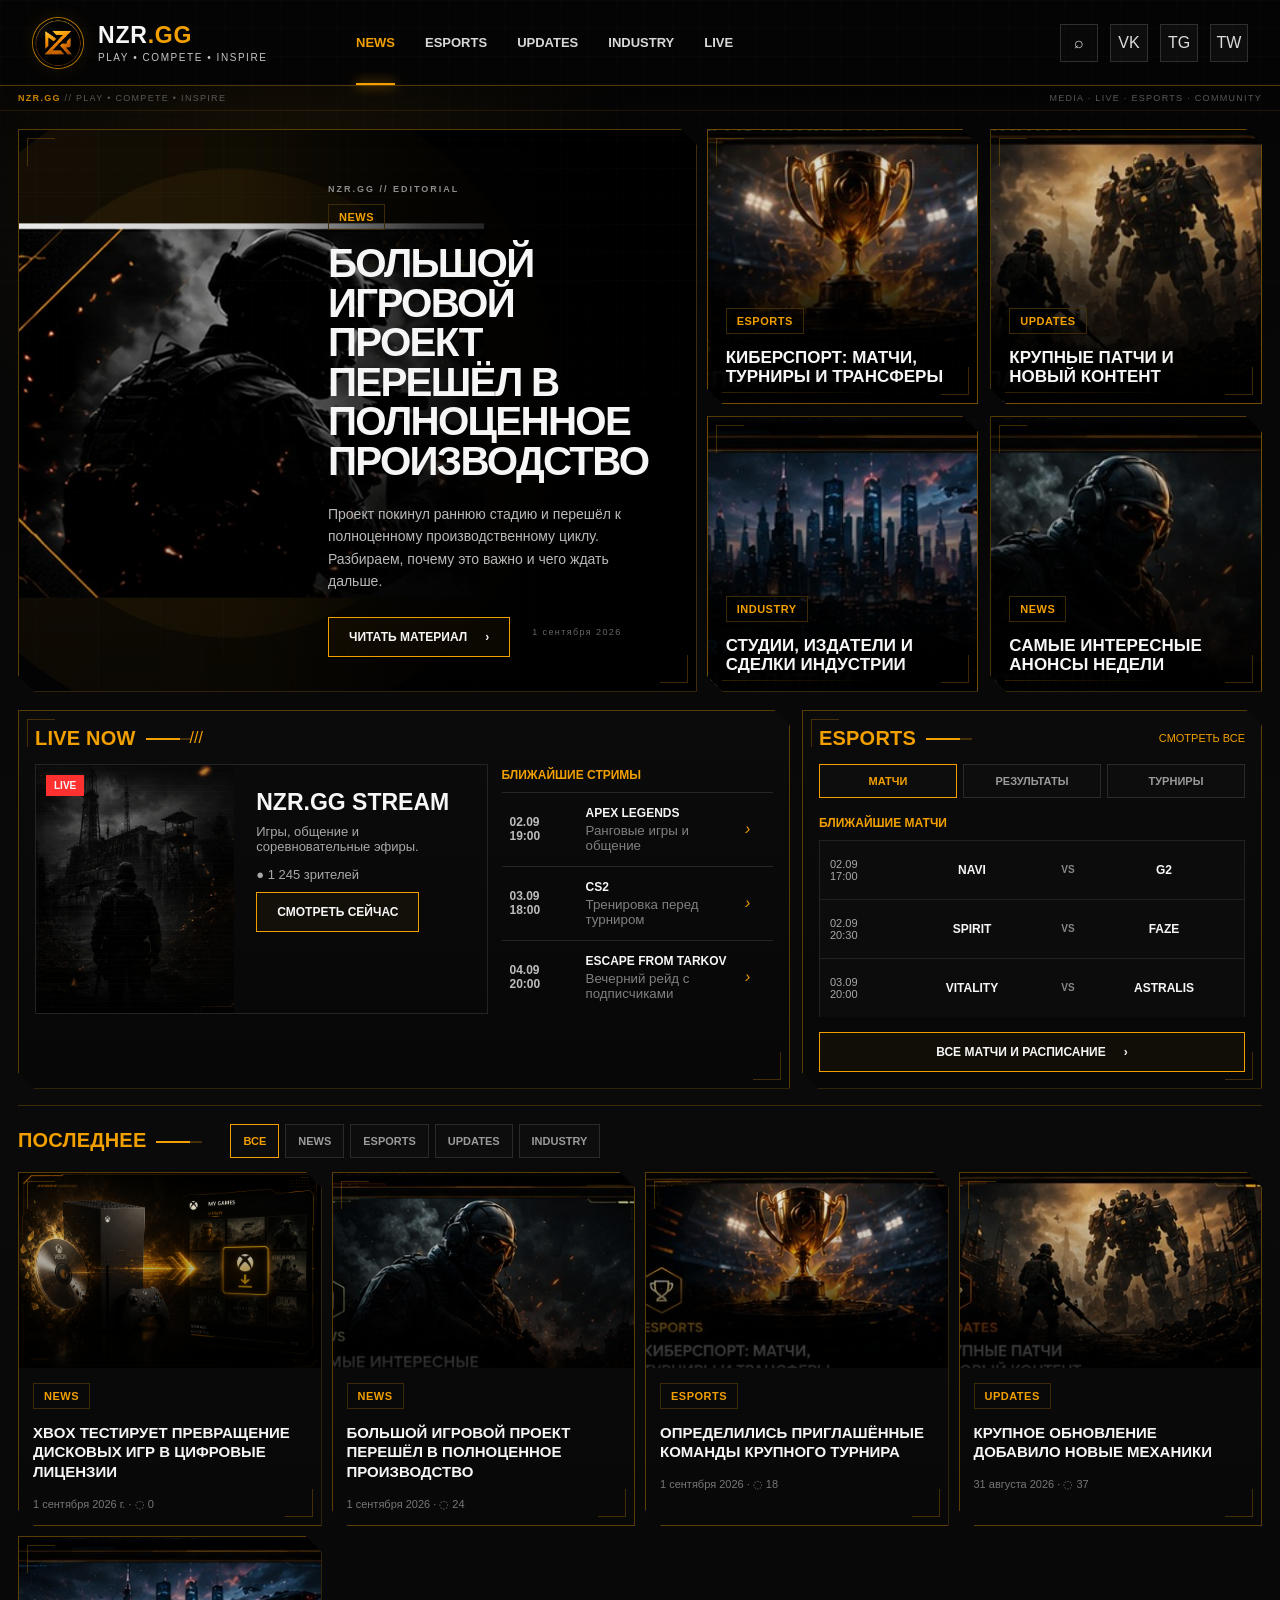
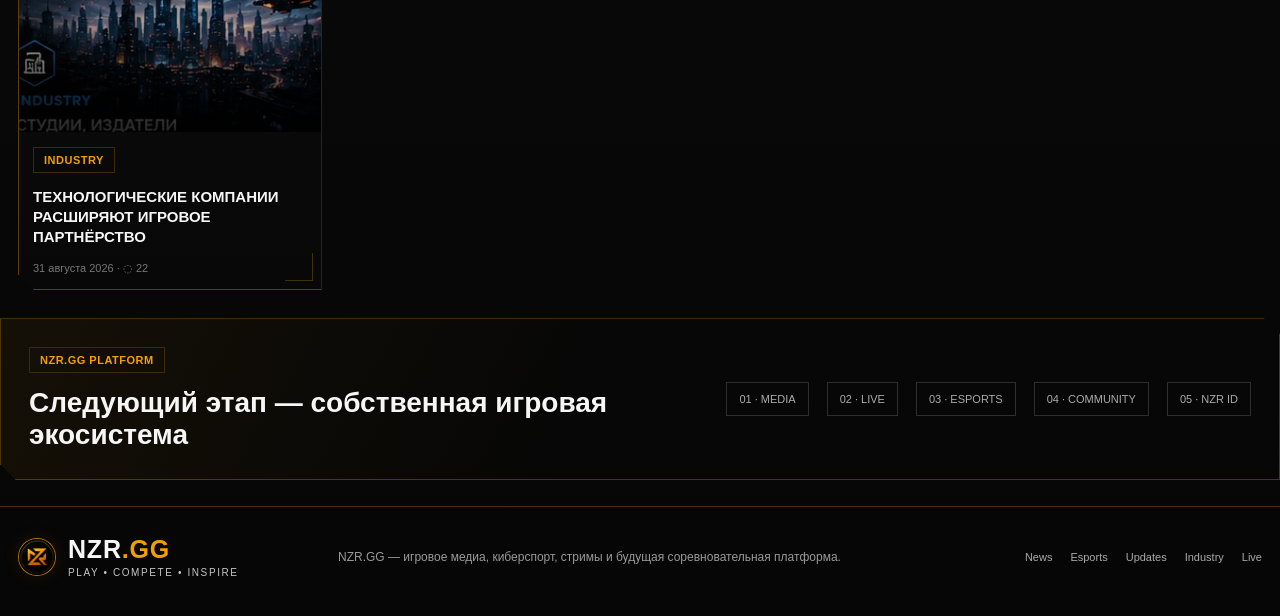
==== index.html @ 124fdd37 "nzr-gg-site-v1.0" ====
<!doctype html>
<html lang="ru">
<head>
  <meta charset="utf-8" />
  <meta name="viewport" content="width=device-width,initial-scale=1" />
  <meta name="theme-color" content="#090909" />
  <title>NZR.GG — Play • Compete • Inspire</title>
  <meta name="description" content="NZR.GG — новости игр, киберспорт, обновления, индустрия и стримы." />
  <link rel="stylesheet" href="styles.css?v=100" />
</head>
<body data-base="." data-boot="app.js">
  <div class="noise"></div>

  <header class="site-header">
    <a class="brand" href="#top" aria-label="NZR.GG">
      <div class="brand-mark brand-mark-img"><img src="assets/nzr-logo-official.jpg" alt="NZR"></div><div class="brand-copy">
        <strong class="wordmark">NZR<span>.GG</span></strong>
        <small>PLAY • COMPETE • INSPIRE</small>
      </div>
    </a>

    <button class="menu-btn" id="menuBtn" aria-label="Открыть меню">☰</button>

    <nav class="main-nav" id="mainNav">
      <a class="active" href="news/">NEWS</a>
      <a href="esports/">ESPORTS</a>
      <a href="updates/">UPDATES</a>
      <a href="industry/">INDUSTRY</a>
      <a href="#live">LIVE</a>
    </nav>

    <div class="header-actions">
      <button class="icon-btn" id="searchBtn" aria-label="Поиск">⌕</button>
      <a class="social" href="#" aria-label="VK">VK</a>
      <a class="social" href="#" aria-label="Telegram">TG</a>
      <a class="social" href="#" aria-label="Twitch">TW</a>
    </div>
  </header>

  <div class="status-strip">
      <span><b>NZR.GG</b> // PLAY • COMPETE • INSPIRE</span>
      <span>MEDIA · LIVE · ESPORTS · COMMUNITY</span>
    </div>
  <main id="top">
    <section class="hero shell">
      <article class="hero-main">
        <div class="hero-art hero-art-main"></div>
        <div class="hero-overlay"></div>
        <div class="hero-content">
          <span class="eyebrow">NZR.GG // EDITORIAL</span><span class="kicker" id="heroCategory">NEWS</span>
          <h1 id="heroTitle">Главные события игрового мира</h1>
          <p id="heroExcerpt">Отборные материалы NZR.GG без информационного шума.</p>
          <div class="hero-actions"><a class="btn primary" id="heroLink" href="news/">Читать материал <span>›</span></a><span class="hero-note" id="heroMeta"></span></div>
        </div>
      </article>

      <div class="hero-grid">
        <a class="story-card accent-card" href="esports/">
          <div class="story-art story-art-esports"></div>
          <div class="story-shade"></div>
          <div class="story-copy">
            <span class="kicker">ESPORTS</span>
            <h3>Киберспорт: матчи, турниры и трансферы</h3>
          </div>
        </a>

        <a class="story-card" href="updates/">
          <div class="story-art story-art-update"></div>
          <div class="story-shade"></div>
          <div class="story-copy">
            <span class="kicker">UPDATES</span>
            <h3>Крупные патчи и новый контент</h3>
          </div>
        </a>

        <a class="story-card" href="industry/">
          <div class="story-art story-art-industry"></div>
          <div class="story-shade"></div>
          <div class="story-copy">
            <span class="kicker">INDUSTRY</span>
            <h3>Студии, издатели и сделки индустрии</h3>
          </div>
        </a>

        <a class="story-card" href="news/">
          <div class="story-art story-art-rpg"></div>
          <div class="story-shade"></div>
          <div class="story-copy">
            <span class="kicker">NEWS</span>
            <h3>Самые интересные анонсы недели</h3>
          </div>
        </a>
      </div>
    </section>

    <section class="dashboard shell">
      <div class="panel live-panel" id="live">
        <div class="section-head">
          <h2>LIVE NOW</h2>
          <span class="slash">///</span>
        </div>

        <div class="live-grid">
          <article class="stream-card">
            <div class="stream-preview">
              <span class="live-badge">LIVE</span>
              <div class="stream-glow"></div><div class="stream-scan"></div>
            </div>
            <div class="stream-copy">
              <h3>NZR.GG STREAM</h3>
              <p>Игры, общение и соревновательные эфиры.</p>
              <div class="stream-meta">● 1 245 зрителей</div>
              <a class="btn" href="#">Смотреть сейчас</a>
            </div>
          </article>

          <div class="schedule">
            <h3>БЛИЖАЙШИЕ СТРИМЫ</h3>
            <div class="schedule-row"><b>02.09<br>19:00</b><span><strong>APEX LEGENDS</strong><small>Ранговые игры и общение</small></span><i>›</i></div>
            <div class="schedule-row"><b>03.09<br>18:00</b><span><strong>CS2</strong><small>Тренировка перед турниром</small></span><i>›</i></div>
            <div class="schedule-row"><b>04.09<br>20:00</b><span><strong>ESCAPE FROM TARKOV</strong><small>Вечерний рейд с подписчиками</small></span><i>›</i></div>
          </div>
        </div>
      </div>

      <aside class="panel esports-panel" id="esports">
        <div class="section-head">
          <h2>ESPORTS</h2>
          <a href="esports/">СМОТРЕТЬ ВСЕ</a>
        </div>

        <div class="tabs">
          <button class="tab active">МАТЧИ</button>
          <button class="tab">РЕЗУЛЬТАТЫ</button>
          <button class="tab">ТУРНИРЫ</button>
        </div>

        <h4>БЛИЖАЙШИЕ МАТЧИ</h4>

        <div class="match">
          <time>02.09<br>17:00</time>
          <span class="team">NAVI</span>
          <b>VS</b>
          <span class="team">G2</span>
        </div>
        <div class="match">
          <time>02.09<br>20:30</time>
          <span class="team">SPIRIT</span>
          <b>VS</b>
          <span class="team">FAZE</span>
        </div>
        <div class="match">
          <time>03.09<br>20:00</time>
          <span class="team">VITALITY</span>
          <b>VS</b>
          <span class="team">ASTRALIS</span>
        </div>

        <a class="btn full" href="esports/">Все матчи и расписание <span>›</span></a>
      </aside>
    </section>

    <section class="latest shell" id="news">
      <div class="section-head latest-head">
        <h2>ПОСЛЕДНЕЕ</h2>
        <div class="filters" role="tablist">
          <button class="filter active" data-filter="all">ВСЕ</button>
          <button class="filter" data-filter="news">NEWS</button>
          <button class="filter" data-filter="esports">ESPORTS</button>
          <button class="filter" data-filter="updates">UPDATES</button>
          <button class="filter" data-filter="industry">INDUSTRY</button>
        </div>
      </div>

      <div class="news-grid" id="latestGrid"></div>
    </section>

    <section class="roadmap shell" id="platform">
      <div>
        <span class="kicker">NZR.GG PLATFORM</span>
        <h2>Следующий этап — собственная игровая экосистема</h2>
      </div>
      <div class="roadmap-items">
        <span>01 · MEDIA</span>
        <span>02 · LIVE</span>
        <span>03 · ESPORTS</span>
        <span>04 · COMMUNITY</span>
        <span>05 · NZR ID</span>
      </div>
    </section>
  </main>

  <footer class="site-footer shell">
    <div class="footer-brand">
      <div class="brand-mark small brand-mark-img"><img src="assets/nzr-logo-official.jpg" alt="NZR"></div>
      <div>
        <strong>NZR<span>.GG</span></strong>
        <small>PLAY • COMPETE • INSPIRE</small>
      </div>
    </div>
    <p>NZR.GG — игровое медиа, киберспорт, стримы и будущая соревновательная платформа.</p>
    <div class="footer-links">
      <a href="news/">News</a>
      <a href="esports/">Esports</a>
      <a href="updates/">Updates</a>
      <a href="industry/">Industry</a>
      <a href="#live">Live</a>
    </div>
  </footer>

  <div class="search-modal" id="searchModal" aria-hidden="true">
    <div class="search-box">
      <button class="close-search" id="closeSearch">×</button>
      <span class="kicker">SEARCH</span>
      <h2>Поиск по NZR.GG</h2>
      <input type="search" placeholder="Игра, команда, турнир..." autofocus />
      <p>Поиск будет подключён к контентной базе на следующем этапе.</p>
    </div>
  </div>

<script src="boot.js?v=100"></script>
</body>
</html>
---- styles.css ----
*{box-sizing:border-box}
:root{
  --bg:#070707;
  --bg2:#0d0d0d;
  --panel:#0a0a0a;
  --line:#3c2a06;
  --gold:#f2a000;
  --gold2:#ffb31a;
  --text:#f6f6f6;
  --muted:#9b9b9b;
  --danger:#ff3030;
}
html{scroll-behavior:smooth}
body{
  margin:0;
  background:
    radial-gradient(circle at 22% 8%,rgba(242,160,0,.08),transparent 22rem),
    linear-gradient(180deg,#050505,#0a0a0a 50%,#060606);
  color:var(--text);
  font-family:Inter,Segoe UI,Arial,sans-serif;
  min-height:100vh;
}
body:before{
  content:"";
  position:fixed;inset:0;pointer-events:none;z-index:999;
  background-image:linear-gradient(rgba(255,255,255,.014) 1px,transparent 1px),linear-gradient(90deg,rgba(255,255,255,.012) 1px,transparent 1px);
  background-size:28px 28px;
  mask-image:linear-gradient(to bottom,black,transparent 88%);
}
a{color:inherit;text-decoration:none}
button,input{font:inherit}
.shell{max-width:1500px;margin:0 auto}
.site-header{
  height:86px;
  padding:0 32px;
  border-bottom:1px solid rgba(242,160,0,.22);
  display:flex;align-items:center;gap:34px;
  position:sticky;top:0;z-index:30;
  backdrop-filter:blur(16px);
  background:rgba(5,5,5,.88);
}
.brand{display:flex;align-items:center;gap:14px;min-width:290px}
.brand-mark{
  width:58px;height:58px;border:2px solid var(--gold);
  border-radius:50%;display:grid;place-items:center;
  font-weight:1000;font-style:italic;letter-spacing:-2px;color:var(--gold);
  box-shadow:0 0 30px rgba(242,160,0,.12),inset 0 0 20px rgba(242,160,0,.05);
}
.brand-copy{display:flex;flex-direction:column}
.brand-copy strong,.footer-brand strong{font-size:25px;letter-spacing:.8px}
.brand-copy strong span,.footer-brand strong span{color:var(--gold)}
.brand-copy small,.footer-brand small{font-size:10px;color:#c4c4c4;letter-spacing:1.6px;margin-top:3px}
.main-nav{display:flex;align-items:center;gap:30px;height:100%;font-weight:750;font-size:13px}
.main-nav a{height:100%;display:flex;align-items:center;position:relative;color:#d8d8d8}
.main-nav a:hover,.main-nav a.active{color:var(--gold)}
.main-nav a.active:after{content:"";position:absolute;bottom:0;left:0;right:0;height:2px;background:var(--gold);box-shadow:0 0 12px var(--gold)}
.main-nav em{font-style:normal;font-size:8px;border:1px solid var(--line);color:#9a8a6a;padding:2px 4px;margin-left:5px}
.header-actions{margin-left:auto;display:flex;align-items:center;gap:12px}
.icon-btn,.social,.menu-btn{
  background:#0d0d0d;border:1px solid #2f2f2f;color:#ddd;
  min-width:38px;height:38px;display:grid;place-items:center;
}
.icon-btn:hover,.social:hover{border-color:var(--gold);color:var(--gold)}
.menu-btn{display:none}
.hero{
  padding:18px;
  display:grid;grid-template-columns:1.1fr .9fr;gap:10px;
}
.hero-main,.story-card,.news-card,.panel{border:1px solid rgba(242,160,0,.35);background:#090909;position:relative;overflow:hidden}
.hero-main{min-height:470px}
.hero-art,.story-art,.thumb,.stream-preview{position:absolute;inset:0;background-size:cover;background-position:center}
.hero-art-main{
  background:
    radial-gradient(circle at 17% 40%,rgba(242,160,0,.30),transparent 18%),
    linear-gradient(110deg,#151515 10%,#090909 52%,rgba(242,160,0,.18)),
    repeating-linear-gradient(90deg,transparent 0 52px,rgba(242,160,0,.05) 53px 54px);
}
.hero-art-main:before{
  content:"";
  position:absolute;left:9%;top:14%;width:240px;height:300px;
  background:linear-gradient(150deg,#292929,#0d0d0d);
  clip-path:polygon(42% 0,65% 7%,80% 25%,75% 48%,95% 100%,0 100%,17% 52%,14% 25%);
  border:1px solid rgba(242,160,0,.15);
  filter:drop-shadow(0 0 28px rgba(242,160,0,.16));
}
.hero-overlay,.story-shade{
  position:absolute;inset:0;background:linear-gradient(90deg,rgba(3,3,3,.15),rgba(3,3,3,.72) 52%,rgba(3,3,3,.94));
}
.hero-content{position:relative;z-index:2;margin-left:34%;padding:78px 46px 40px 20px;max-width:670px}
.kicker{
  display:inline-flex;padding:6px 10px;border:1px solid var(--line);color:var(--gold);
  font-size:11px;font-weight:850;letter-spacing:.5px;margin-bottom:14px;
}
h1,h2,h3,h4,p{margin-top:0}
h1{font-size:clamp(35px,4.1vw,68px);line-height:.98;letter-spacing:-2.3px;text-transform:uppercase;margin-bottom:22px}
.hero-content p{color:#bcbcbc;line-height:1.65;max-width:580px}
.btn{
  display:inline-flex;align-items:center;justify-content:center;gap:18px;
  border:1px solid var(--gold);padding:12px 20px;margin-top:10px;
  background:rgba(242,160,0,.04);font-weight:800;font-size:12px;text-transform:uppercase;
}
.btn:hover{background:var(--gold);color:#090909}
.hero-grid{display:grid;grid-template-columns:1fr 1fr;gap:10px}
.story-card{min-height:230px}
.story-art{background:linear-gradient(135deg,#202020,#090909)}
.story-art-esports{background:radial-gradient(circle at 50% 28%,rgba(242,160,0,.45),transparent 22%),linear-gradient(140deg,#242424,#090909)}
.story-art-update{background:radial-gradient(circle at 67% 35%,rgba(255,63,0,.36),transparent 20%),linear-gradient(135deg,#25120c,#090909)}
.story-art-industry{background:radial-gradient(circle at 60% 45%,rgba(26,80,170,.38),transparent 24%),linear-gradient(135deg,#0c1524,#090909)}
.story-art-rpg{background:radial-gradient(circle at 70% 35%,rgba(160,170,140,.22),transparent 22%),linear-gradient(135deg,#171a12,#090909)}
.story-shade{background:linear-gradient(0deg,rgba(0,0,0,.96),rgba(0,0,0,.1) 70%)}
.story-copy{position:absolute;left:18px;right:18px;bottom:17px;z-index:2}
.story-copy h3{font-size:17px;line-height:1.2;text-transform:uppercase;margin:0}
.dashboard{padding:0 18px 16px;display:grid;grid-template-columns:1fr 460px;gap:10px}
.panel{padding:16px}
.section-head{display:flex;align-items:center;gap:10px;margin-bottom:16px}
.section-head h2{font-size:20px;color:var(--gold);letter-spacing:.5px;margin:0}
.section-head a{margin-left:auto;color:var(--gold);font-size:11px}
.slash{color:var(--gold)}
.live-grid{display:grid;grid-template-columns:1.25fr .75fr;gap:14px}
.stream-card{border:1px solid #242424;display:grid;grid-template-columns:44% 56%;min-height:220px}
.stream-preview{position:relative;background:radial-gradient(circle at 70% 50%,rgba(255,84,0,.42),transparent 18%),linear-gradient(135deg,#161616,#090909)}
.stream-glow{position:absolute;width:110px;height:170px;left:42%;top:14%;background:linear-gradient(#232323,#111);clip-path:polygon(40% 0,70% 12%,78% 45%,95% 100%,0 100%,15% 45%,20% 15%)}
.live-badge{position:absolute;z-index:2;left:10px;top:10px;background:var(--danger);padding:5px 8px;font-weight:900;font-size:10px}
.stream-copy{padding:26px}
.stream-copy h3{font-size:25px;margin-bottom:6px}
.stream-copy p,.stream-meta{color:#a7a7a7;font-size:13px}
.schedule h3,.esports-panel h4{font-size:12px;color:var(--gold);margin:4px 0 10px}
.schedule-row{display:grid;grid-template-columns:76px 1fr 20px;align-items:center;border-top:1px solid #262626;padding:13px 8px}
.schedule-row b{font-size:12px;font-weight:650;color:#bcbcbc}
.schedule-row span{display:flex;flex-direction:column}
.schedule-row strong{font-size:12px}
.schedule-row small{color:#7f7f7f;margin-top:3px}
.schedule-row i{color:var(--gold)}
.tabs{display:grid;grid-template-columns:repeat(3,1fr);gap:6px;margin-bottom:18px}
.tab,.filter{
  border:1px solid #2a2a2a;background:#0d0d0d;color:#9b9b9b;padding:10px 12px;
  font-weight:750;font-size:11px;
}
.tab.active,.filter.active,.tab:hover,.filter:hover{border-color:var(--gold);color:var(--gold)}
.match{display:grid;grid-template-columns:64px 1fr 36px 1fr;align-items:center;gap:8px;padding:17px 10px;border:1px solid #222;border-bottom:0;background:#0c0c0c}
.match time{font-size:11px;color:#a8a8a8}
.team{font-weight:900;text-align:center;font-size:12px}
.match b{color:#888;text-align:center;font-size:10px}
.btn.full{width:100%;margin-top:15px}
.latest{padding:0 18px 22px}
.latest-head{border-top:1px solid rgba(242,160,0,.22);padding-top:18px}
.filters{display:flex;gap:6px;margin-left:30px}
.news-grid{display:grid;grid-template-columns:repeat(4,1fr);gap:10px}
.news-card{min-height:340px;padding:210px 14px 14px;transition:.2s}
.news-card:hover{transform:translateY(-3px);border-color:var(--gold)}
.thumb{height:195px;bottom:auto;background:linear-gradient(135deg,#171717,#090909)}
.thumb-1{background:radial-gradient(circle at 60% 40%,rgba(76,98,134,.28),transparent 30%),linear-gradient(135deg,#10131a,#070707)}
.thumb-2{background:radial-gradient(circle at 50% 45%,rgba(42,66,220,.30),transparent 28%),linear-gradient(135deg,#0d1024,#070707)}
.thumb-3{background:radial-gradient(circle at 57% 44%,rgba(176,118,35,.30),transparent 28%),linear-gradient(135deg,#1b140b,#070707)}
.thumb-4{background:radial-gradient(circle at 52% 42%,rgba(100,120,140,.22),transparent 28%),linear-gradient(135deg,#11161b,#070707)}
.news-card h3{font-size:15px;line-height:1.32;text-transform:uppercase}
.meta{color:#777;font-size:11px;margin-top:16px}
.roadmap{
  margin-top:6px;margin-bottom:26px;padding:28px;
  border:1px solid rgba(242,160,0,.3);
  display:flex;align-items:center;gap:40px;
  background:linear-gradient(110deg,rgba(242,160,0,.06),transparent 45%);
}
.roadmap h2{font-size:28px;max-width:620px;margin-bottom:0}
.roadmap-items{margin-left:auto;display:flex;gap:18px;flex-wrap:wrap;justify-content:flex-end}
.roadmap-items span{border:1px solid #2d2d2d;padding:10px 12px;font-size:11px;color:#aaa}
.site-footer{
  border-top:1px solid rgba(242,160,0,.28);
  padding:28px 18px 38px;display:grid;grid-template-columns:280px 1fr auto;gap:40px;align-items:center;
}
.footer-brand{display:flex;gap:12px;align-items:center}
.brand-mark.small{width:50px;height:50px;font-size:12px}
.footer-brand>div:last-child{display:flex;flex-direction:column}
.site-footer p{margin:0;color:#999;font-size:12px}
.footer-links{display:flex;gap:18px;font-size:11px;color:#aaa}
.search-modal{position:fixed;inset:0;background:rgba(0,0,0,.83);z-index:100;display:none;place-items:center;padding:20px}
.search-modal.open{display:grid}
.search-box{width:min(680px,100%);background:#0a0a0a;border:1px solid var(--gold);padding:34px;position:relative}
.search-box input{width:100%;padding:15px;background:#080808;border:1px solid #333;color:white;margin:8px 0 12px;outline:none}
.search-box input:focus{border-color:var(--gold)}
.search-box p{color:#888;font-size:12px}
.close-search{position:absolute;right:12px;top:8px;border:0;background:none;color:white;font-size:28px;cursor:pointer}
.hidden-card{display:none}
@media(max-width:1180px){
  .main-nav{display:none;position:absolute;top:86px;left:0;right:0;height:auto;background:#080808;border-bottom:1px solid var(--line);padding:16px 28px;flex-wrap:wrap}
  .main-nav.open{display:flex}
  .main-nav a{height:auto;padding:9px 0}
  .main-nav a.active:after{display:none}
  .menu-btn{display:grid}
  .brand{min-width:auto}
  .dashboard{grid-template-columns:1fr}
}
@media(max-width:900px){
  .site-header{padding:0 16px;gap:14px}
  .brand-copy small{display:none}
  .header-actions .social{display:none}
  .hero{grid-template-columns:1fr}
  .hero-main{min-height:440px}
  .hero-content{margin-left:0;padding:140px 24px 30px;background:linear-gradient(0deg,rgba(0,0,0,.98),rgba(0,0,0,.18))}
  .hero-art-main:before{left:55%;opacity:.7}
  .news-grid{grid-template-columns:1fr 1fr}
  .site-footer{grid-template-columns:1fr}
}
@media(max-width:640px){
  .brand-mark{width:46px;height:46px;font-size:12px}
  .brand-copy strong{font-size:20px}
  .hero,.dashboard,.latest{padding-left:10px;padding-right:10px}
  .hero-grid{grid-template-columns:1fr}
  .story-card{min-height:185px}
  .hero-main{min-height:510px}
  .live-grid{grid-template-columns:1fr}
  .stream-card{grid-template-columns:1fr;min-height:420px}
  .stream-preview{position:relative;height:220px}
  .filters{width:100%;margin:12px 0 0;overflow:auto}
  .latest-head{display:block}
  .news-grid{grid-template-columns:1fr}
  .news-card{min-height:320px}
  .roadmap{margin:0 10px 20px;display:block}
  .roadmap-items{margin-top:18px;justify-content:flex-start}
  .site-footer{padding-left:14px;padding-right:14px}
}


/* v0.2 visual upgrade */
body{overflow-x:hidden}
.status-strip{
  max-width:1500px;margin:0 auto;padding:7px 18px;
  display:flex;justify-content:space-between;gap:20px;
  color:#6f6f6f;font-size:9px;letter-spacing:1.3px;
  border-bottom:1px solid rgba(242,160,0,.12)
}
.status-strip b{color:var(--gold)}
.wordmark{letter-spacing:.2px}
.eyebrow{
  display:block;color:#777;font-size:9px;letter-spacing:2px;
  margin-bottom:10px;font-weight:800
}
.hero-main,.story-card,.panel,.news-card,.roadmap{
  clip-path:polygon(0 0,calc(100% - 16px) 0,100% 16px,100% 100%,16px 100%,0 calc(100% - 16px))
}
.hero-main:before,.story-card:before,.panel:before,.news-card:before,.roadmap:before{
  content:"";position:absolute;inset:0;pointer-events:none;z-index:5;
  background:
    linear-gradient(var(--gold),var(--gold)) left 8px top 8px/28px 1px no-repeat,
    linear-gradient(var(--gold),var(--gold)) left 8px top 8px/1px 28px no-repeat,
    linear-gradient(var(--gold),var(--gold)) right 8px bottom 8px/28px 1px no-repeat,
    linear-gradient(var(--gold),var(--gold)) right 8px bottom 8px/1px 28px no-repeat;
  opacity:.25
}
.hero-art-main{
  background:#070707;
  overflow:hidden;
}
.hero-visual{
  position:absolute;inset:-4%;
  background-image:
    linear-gradient(90deg,rgba(0,0,0,.08) 0%,rgba(0,0,0,.18) 35%,rgba(0,0,0,.82) 68%,rgba(0,0,0,.94) 100%),
    url("assets/nzr-concept.png");
  background-size:cover;
  background-position:4% 28%;
  filter:saturate(.72) contrast(1.12) brightness(.72);
  transform:scale(1.03);
}
.hero-art-main:before{display:none}
.hero-overlay{
  background:
    linear-gradient(90deg,rgba(0,0,0,.05) 0%,rgba(0,0,0,.18) 34%,rgba(0,0,0,.84) 72%,rgba(0,0,0,.97)),
    linear-gradient(0deg,rgba(0,0,0,.45),transparent 45%);
}
.hero-content{margin-left:39%;padding-top:74px;max-width:720px}
.hero-content h1 em{font-style:normal;color:var(--gold)}
.hero-actions{display:flex;align-items:center;gap:22px;flex-wrap:wrap}
.hero-note{font-size:9px;color:#777;letter-spacing:1.4px}
.story-card{transition:.22s ease}
.story-card:hover{transform:translateY(-3px);border-color:var(--gold);box-shadow:0 8px 35px rgba(0,0,0,.45)}
.story-card:hover .story-art{transform:scale(1.035)}
.story-art{transition:.35s ease}
.story-art-esports{
 background:
 linear-gradient(0deg,rgba(0,0,0,.86),rgba(0,0,0,.12)),
 radial-gradient(circle at 52% 34%,rgba(242,160,0,.45),transparent 18%),
 linear-gradient(140deg,#2c2418,#070707);
}
.story-art-update{
 background:
 linear-gradient(0deg,rgba(0,0,0,.88),rgba(0,0,0,.12)),
 radial-gradient(circle at 67% 32%,rgba(238,82,20,.4),transparent 20%),
 linear-gradient(140deg,#2b130b,#070707);
}
.story-art-industry{
 background:
 linear-gradient(0deg,rgba(0,0,0,.9),rgba(0,0,0,.08)),
 radial-gradient(circle at 62% 42%,rgba(38,91,170,.4),transparent 24%),
 linear-gradient(140deg,#0b1627,#070707);
}
.story-art-rpg{
 background:
 linear-gradient(0deg,rgba(0,0,0,.92),rgba(0,0,0,.08)),
 radial-gradient(circle at 63% 32%,rgba(177,148,86,.27),transparent 24%),
 linear-gradient(140deg,#1b1a15,#070707);
}
.section-head h2{position:relative}
.section-head h2:after{
  content:"";display:inline-block;width:34px;height:2px;background:var(--gold);
  margin-left:10px;vertical-align:middle;box-shadow:12px 0 0 rgba(242,160,0,.25)
}
.stream-preview{
  background:
    linear-gradient(0deg,rgba(0,0,0,.82),rgba(0,0,0,.2)),
    radial-gradient(circle at 72% 49%,rgba(255,91,0,.55),transparent 14%),
    linear-gradient(135deg,#252525,#090909)
}
.stream-scan{
  position:absolute;inset:0;
  background:repeating-linear-gradient(0deg,transparent 0 5px,rgba(255,255,255,.018) 6px);
  mix-blend-mode:screen
}
.schedule-row,.match{transition:.18s}
.schedule-row:hover,.match:hover{background:#12100b;border-color:#3a2a08}
.news-card .thumb:after{
  content:"";position:absolute;inset:0;
  background:linear-gradient(0deg,rgba(0,0,0,.6),transparent 52%);
}
.news-card:hover .thumb{filter:brightness(1.13)}
.btn{position:relative;overflow:hidden}
.btn:after{
  content:"";position:absolute;top:0;bottom:0;left:-45px;width:25px;
  background:rgba(255,255,255,.18);transform:skewX(-24deg);transition:.35s
}
.btn:hover:after{left:110%}
.site-header{box-shadow:0 18px 40px rgba(0,0,0,.32)}
@media(max-width:900px){
 .status-strip{display:none}
 .hero-content{margin-left:0}
 .hero-visual{background-position:18% 30%;opacity:.7}
}

/* ===== NZR.GG v0.3 — CLEAN ART LAYERS ===== */
.hero-visual{display:none!important}
.hero-art-main{
  background-image:
    linear-gradient(90deg,rgba(0,0,0,.02) 0%,rgba(0,0,0,.16) 35%,rgba(0,0,0,.78) 68%,rgba(0,0,0,.96) 100%),
    url("assets/hero.jpg")!important;
  background-size:cover!important;
  background-position:center!important;
  filter:saturate(.92) contrast(1.08) brightness(.88);
}
.hero-overlay{
  background:
    linear-gradient(90deg,rgba(0,0,0,.02),rgba(0,0,0,.10) 38%,rgba(0,0,0,.80) 72%,rgba(0,0,0,.96)),
    linear-gradient(0deg,rgba(0,0,0,.38),transparent 48%)!important;
}
.hero-content{margin-left:44%;padding-top:62px;max-width:720px}
.hero-content h1{font-size:clamp(34px,3.45vw,58px);line-height:1.01}
.story-art-esports{background-image:linear-gradient(0deg,rgba(0,0,0,.92),rgba(0,0,0,.04) 72%),url("assets/esports.jpg")!important;background-size:cover!important;background-position:center!important}
.story-art-update{background-image:linear-gradient(0deg,rgba(0,0,0,.92),rgba(0,0,0,.04) 72%),url("assets/updates.jpg")!important;background-size:cover!important;background-position:center!important}
.story-art-industry{background-image:linear-gradient(0deg,rgba(0,0,0,.92),rgba(0,0,0,.04) 72%),url("assets/industry.jpg")!important;background-size:cover!important;background-position:center!important}
.story-art-rpg{background-image:linear-gradient(0deg,rgba(0,0,0,.92),rgba(0,0,0,.04) 72%),url("assets/news.jpg")!important;background-size:cover!important;background-position:center!important}
.stream-preview{
  background-image:linear-gradient(0deg,rgba(0,0,0,.45),rgba(0,0,0,.08)),url("assets/live.jpg")!important;
  background-size:cover!important;background-position:center!important;
}
.thumb-1{background-image:linear-gradient(0deg,rgba(0,0,0,.6),transparent),url("assets/news.jpg")!important;background-size:cover!important}
.thumb-2{background-image:linear-gradient(0deg,rgba(0,0,0,.6),transparent),url("assets/esports.jpg")!important;background-size:cover!important}
.thumb-3{background-image:linear-gradient(0deg,rgba(0,0,0,.6),transparent),url("assets/updates.jpg")!important;background-size:cover!important}
.thumb-4{background-image:linear-gradient(0deg,rgba(0,0,0,.6),transparent),url("assets/industry.jpg")!important;background-size:cover!important}
@media(max-width:900px){
  .hero-content{margin-left:0;padding-top:190px}
  .hero-art-main{background-position:34% center!important}
  .hero-overlay{background:linear-gradient(0deg,rgba(0,0,0,.98) 0%,rgba(0,0,0,.78) 48%,rgba(0,0,0,.08) 100%)!important}
}

/* ===== NZR.GG v0.4 — PRODUCTION VISUAL PASS ===== */
.brand-mark-img{
  overflow:hidden;padding:0;background:#050505;border-color:#d99200;
}
.brand-mark-img img{
  width:100%;height:100%;object-fit:cover;display:block;
  transform:scale(1.03);
}
.hero-main{min-height:430px}
.hero-art-main{
  background-image:url("assets/hero-clean.jpg")!important;
  background-size:cover!important;
  background-position:left center!important;
  filter:none!important;
}
.hero-overlay{
  background:
    linear-gradient(90deg,rgba(0,0,0,.04) 0%,rgba(0,0,0,.10) 34%,rgba(0,0,0,.72) 60%,rgba(0,0,0,.96) 88%),
    linear-gradient(0deg,rgba(0,0,0,.40),transparent 48%)!important;
}
.hero-content{
  margin-left:42%;
  padding:56px 48px 34px 18px;
  max-width:730px;
}
.hero-content h1{
  font-size:clamp(34px,3.15vw,54px);
  max-width:650px;
  letter-spacing:-1.7px;
}
.hero-content p{max-width:580px}
.stream-preview{
  background-image:
    linear-gradient(0deg,rgba(0,0,0,.52),rgba(0,0,0,.06)),
    url("assets/live-clean.jpg")!important;
  background-size:cover!important;
  background-position:center 42%!important;
}
.stream-glow{display:none!important}
.story-card{min-height:218px}
.hero-grid{gap:12px}
.dashboard{gap:12px}
.panel{background:linear-gradient(180deg,#0b0b0b,#070707)}
.site-header{
  background:rgba(5,5,5,.94);
  border-bottom-color:rgba(242,160,0,.32);
}
.wordmark{font-weight:900}
.news-card{background:linear-gradient(180deg,#0b0b0b,#080808)}
@media(max-width:900px){
  .hero-main{min-height:500px}
  .hero-content{
    margin-left:0;
    padding:235px 24px 28px;
    background:linear-gradient(0deg,rgba(0,0,0,.97) 0%,rgba(0,0,0,.74) 56%,rgba(0,0,0,.04) 100%);
  }
  .hero-overlay{background:linear-gradient(0deg,rgba(0,0,0,.97),rgba(0,0,0,.10) 72%)!important}
  .hero-art-main{background-position:18% center!important}
}

/* ===== NZR.GG v0.5 — BRAND & UI POLISH ===== */

/* Exact user-approved NZR emblem */
.brand-mark-img{
  width:52px;height:52px;border-radius:50%;
  border:1px solid rgba(242,160,0,.72);
  box-shadow:0 0 18px rgba(242,160,0,.10);
  background:#030303;
}
.brand-mark-img img{
  width:100%;height:100%;object-fit:cover;border-radius:50%;
  transform:none!important;
}
.brand-mark.small.brand-mark-img{width:38px;height:38px}

/* Cleaner header hierarchy */
.header-inner{min-height:76px}
.brand-copy strong{font-size:23px}
.brand-copy small{letter-spacing:1.55px}
.nav a{padding:29px 0 25px}
.icon-btn,.social-mini{
  background:rgba(255,255,255,.015);
  transition:border-color .18s ease,color .18s ease,background .18s ease;
}
.icon-btn:hover,.social-mini:hover{
  border-color:var(--gold);color:var(--gold);background:rgba(242,160,0,.05)
}

/* Make hero feel like one editorial composition rather than an image box */
.hero-main{min-height:445px}
.hero-art-main{
  background-position:8% center!important;
}
.hero-main:after{
  content:"";position:absolute;inset:0;pointer-events:none;z-index:2;
  background:
    linear-gradient(90deg,rgba(242,160,0,.12),transparent 1px) 0 0/92px 100%,
    linear-gradient(rgba(242,160,0,.06),transparent 1px) 0 0/100% 92px;
  opacity:.11;
}
.hero-content{z-index:4;margin-left:43%;padding-top:54px}
.hero-content h1{line-height:.98}
.hero-content p{font-size:14px;line-height:1.6;color:#b9b9b9}
.eyebrow{color:#8d8d8d}
.hero-note{color:#666}

/* Cards: stronger premium editorial treatment */
.story-card{
  border-color:rgba(242,160,0,.45);
  background:#070707;
}
.story-card:after{
  content:"";position:absolute;left:14px;right:14px;bottom:10px;height:1px;
  background:linear-gradient(90deg,var(--gold),transparent 65%);opacity:.20
}
.story-card h3{line-height:1.12}
.story-card:hover{box-shadow:0 12px 38px rgba(0,0,0,.55),0 0 0 1px rgba(242,160,0,.12) inset}

/* Dashboard alignment */
.dashboard{align-items:stretch}
.panel{border-color:rgba(242,160,0,.34)}
.section-head{margin-bottom:14px}
.section-head h2{letter-spacing:.2px}
.schedule-row,.match{min-height:52px}

/* Better live presentation */
.stream-card{min-height:208px}
.stream-preview{min-height:208px}
.stream-copy{padding:24px 22px}
.stream-copy h3{font-size:23px;margin-bottom:8px}

/* Remove visual noise from old logo asset if browser cached it */
.brand-mark:not(.brand-mark-img){background:none}

/* Responsive refinements */
@media(max-width:1100px){
  .nav{gap:24px}
  .hero-content{margin-left:40%}
}
@media(max-width:900px){
  .brand-mark-img{width:46px;height:46px}
  .hero-content{margin-left:0;padding:238px 24px 30px}
  .hero-content h1{font-size:clamp(34px,8vw,48px)}
}

/* ===== NZR.GG v0.6 — MEDIA STRUCTURE ===== */
.story-card,.news-card{display:block;color:inherit}
.category-hero{
  min-height:330px;margin-top:18px;border:1px solid rgba(242,160,0,.38);
  position:relative;background-size:cover;background-position:center;overflow:hidden;
  clip-path:polygon(0 0,calc(100% - 18px) 0,100% 18px,100% 100%,18px 100%,0 calc(100% - 18px));
}
.category-hero:after{
  content:"";position:absolute;inset:0;background:linear-gradient(90deg,rgba(0,0,0,.25),rgba(0,0,0,.84) 74%,rgba(0,0,0,.94))
}
.category-hero-copy{position:absolute;z-index:2;left:48px;bottom:42px;max-width:760px}
.category-hero h1{font-size:clamp(52px,7vw,90px);margin:0 0 10px;color:var(--gold)}
.category-hero p{font-size:17px;color:#bbb;margin:0}
.category-content{padding:32px 18px 48px}
.media-grid{display:grid;grid-template-columns:repeat(3,1fr);gap:14px}
.media-card{
  min-height:430px;border:1px solid rgba(242,160,0,.32);background:#090909;
  display:flex;flex-direction:column;transition:.22s;overflow:hidden;
  clip-path:polygon(0 0,calc(100% - 14px) 0,100% 14px,100% 100%,14px 100%,0 calc(100% - 14px))
}
.media-card:hover{transform:translateY(-4px);border-color:var(--gold)}
.media-card-image{height:220px;background-size:cover;background-position:center}
.media-card-body{padding:18px;display:flex;flex-direction:column;flex:1}
.media-card h2{font-size:22px;line-height:1.05;text-transform:uppercase}
.media-card p{color:#999;line-height:1.55;font-size:13px}
.media-card .meta{margin-top:auto}
.article-shell{padding:18px 18px 50px}
.article-hero{
  min-height:510px;border:1px solid rgba(242,160,0,.38);background-size:cover;background-position:center;
  position:relative;display:flex;align-items:flex-end;overflow:hidden;
  clip-path:polygon(0 0,calc(100% - 18px) 0,100% 18px,100% 100%,18px 100%,0 calc(100% - 18px))
}
.article-hero-copy{
  position:relative;z-index:2;padding:50px;max-width:980px;
  background:linear-gradient(90deg,rgba(0,0,0,.88),rgba(0,0,0,.30),transparent)
}
.article-hero h1{font-size:clamp(38px,5.2vw,72px);max-width:950px}
.article-hero p{font-size:17px;line-height:1.55;color:#c1c1c1;max-width:820px}
.article-meta{font-size:11px;color:#777;letter-spacing:.8px}
.article-layout{display:grid;grid-template-columns:minmax(0,850px) 320px;gap:48px;max-width:1230px;margin:42px auto}
.article-body{font-family:Georgia,"Times New Roman",serif;font-size:19px;line-height:1.82;color:#d7d7d7}
.article-body p{margin:0 0 26px}
.article-body blockquote{
  margin:36px 0;padding:24px 28px;border-left:3px solid var(--gold);
  background:rgba(242,160,0,.045);font-size:22px;color:#f0f0f0
}
.article-aside{border:1px solid #282828;padding:24px;height:max-content;position:sticky;top:110px;background:#090909}
.article-aside h3{font-size:24px}
.article-aside p{color:#999;line-height:1.6;font-size:13px}
.related{max-width:1230px;margin:0 auto}
.related-grid{display:grid;grid-template-columns:repeat(3,1fr);gap:12px}
.related-card{border:1px solid #282828;background:#090909;padding-bottom:16px}
.related-card:hover{border-color:var(--gold)}
.related-img{height:150px;background-size:cover;background-position:center;margin-bottom:14px}
.related-card span{color:var(--gold);font-size:10px;font-weight:900;padding:0 14px}
.related-card strong{display:block;padding:8px 14px 0;font-size:14px;line-height:1.3;text-transform:uppercase}
.search-results{margin-top:8px;display:grid;gap:6px}
.search-result{display:flex;flex-direction:column;padding:11px;border:1px solid #242424}
.search-result:hover{border-color:var(--gold)}
.search-result span{font-size:9px;color:var(--gold);font-weight:900}
.search-result strong{font-size:13px;margin-top:4px}
.search-empty{color:#777}
.site-header-inner{position:sticky}
@media(max-width:1000px){
 .media-grid{grid-template-columns:1fr 1fr}
 .article-layout{grid-template-columns:1fr}
 .article-aside{position:static}
}
@media(max-width:680px){
 .category-hero{min-height:270px}
 .category-hero-copy{left:24px;right:24px;bottom:28px}
 .category-hero h1{font-size:48px}
 .media-grid,.related-grid{grid-template-columns:1fr}
 .article-hero{min-height:560px}
 .article-hero-copy{padding:28px 22px}
 .article-hero h1{font-size:38px}
 .article-body{font-size:17px}
}

/* ===== NZR.GG v0.7 — CONTENT SYSTEM ===== */
.tag-row,.article-tags{display:flex;gap:7px;flex-wrap:wrap}
.tag-row{margin:10px 0 12px}
.tag-row span,.article-tags span{
  border:1px solid #2b2b2b;padding:5px 7px;color:#888;font:800 9px/1 Arial,sans-serif;text-transform:uppercase
}
.article-tags{margin-top:16px}
.article-tags span{border-color:rgba(242,160,0,.28);color:#c28b1a;background:rgba(242,160,0,.035)}
.copy-link{cursor:pointer;margin-bottom:8px;background:#0b0b0b;color:#fff}
.empty-state,.not-found{
  grid-column:1/-1;border:1px solid rgba(242,160,0,.28);padding:52px;min-height:260px;
  display:flex;flex-direction:column;justify-content:center;background:linear-gradient(135deg,rgba(242,160,0,.04),transparent)
}
.empty-state h2,.not-found h1{font-size:clamp(32px,5vw,62px);margin:8px 0}
.empty-state p,.not-found p{color:#8d8d8d;max-width:620px}
.not-found{margin-top:18px;min-height:560px}
.not-found .btn{width:max-content;margin-top:18px}

/* ===== NZR.GG v0.8 — ADMIN PUBLISHER ===== */
.admin-shell{padding:22px 18px 60px}
.admin-hero{
  border:1px solid rgba(242,160,0,.35);
  padding:30px;display:grid;grid-template-columns:1fr 380px;gap:34px;align-items:center;
  background:linear-gradient(120deg,rgba(242,160,0,.06),transparent 48%);
}
.admin-hero h1{font-size:clamp(34px,4vw,58px);margin:6px 0 12px}
.admin-hero>div>p{color:#aaa;line-height:1.6}
.admin-security{border-left:2px solid var(--gold);padding:12px 18px;background:#0a0a0a}
.admin-security strong{color:var(--gold)}
.admin-security p{font-size:12px!important;margin:8px 0 0!important}
.admin-grid{display:grid;grid-template-columns:minmax(0,1fr) 380px;gap:18px;margin-top:18px}
.admin-form,.admin-preview{border:1px solid rgba(242,160,0,.3);background:#080808;padding:22px}
.admin-section{padding-bottom:24px;margin-bottom:24px;border-bottom:1px solid #222}
.form-grid{display:grid;gap:12px}
.form-grid.cols-2{grid-template-columns:1fr 1fr}
.admin-form label{display:flex;flex-direction:column;gap:7px;color:#bbb;font-size:11px;font-weight:800;margin-bottom:13px}
.admin-form input,.admin-form textarea,.admin-form select{
  width:100%;background:#050505;border:1px solid #2b2b2b;color:#fff;padding:12px;outline:none
}
.admin-form input:focus,.admin-form textarea:focus,.admin-form select:focus{border-color:var(--gold)}
.admin-form small{font-size:10px;color:#666;font-weight:400}
.check-label{flex-direction:row!important;align-items:center!important}
.check-label input{width:auto}
.admin-actions{display:flex;align-items:center;gap:12px;flex-wrap:wrap}
.publish-actions{justify-content:flex-end}
.admin-status{font-size:11px;color:#777}
.admin-status.ok{color:#58b778}
.admin-status.error{color:#e45a5a}
.admin-preview{height:max-content;position:sticky;top:104px}
.preview-card{border:1px solid #242424;background:#070707;padding:14px;margin-top:10px}
.preview-image{height:210px;background-size:cover;background-position:center;margin-bottom:14px;border:1px solid #222}
.preview-card h2{font-size:22px;line-height:1.05;text-transform:uppercase}
.preview-card p{font-size:12px;color:#999;line-height:1.5}
.publish-log{margin-top:18px;border:1px solid #222;padding:14px;color:#888;font-size:12px;min-height:48px}
.publish-log.success{border-color:#315f3e;color:#8ed0a2}
.publish-log.error{border-color:#713333;color:#e58787}
.publish-log code{color:var(--gold)}
.admin-page .site-footer{margin-top:0}
@media(max-width:1000px){
  .admin-hero,.admin-grid{grid-template-columns:1fr}
  .admin-preview{position:static}
}
@media(max-width:650px){
  .form-grid.cols-2{grid-template-columns:1fr}
  .admin-hero{padding:22px}
  .admin-form,.admin-preview{padding:14px}
}
/* v1.0 CMS */
.cms-list{display:grid;gap:8px;margin-top:12px}
.cms-item{display:grid;grid-template-columns:minmax(0,1fr) auto;gap:12px;align-items:center;border:1px solid #242424;background:#0b0b0b;padding:12px 14px;cursor:pointer}
.cms-item:hover,.cms-item.active{border-color:var(--gold);background:#0e0d09}
.cms-item strong{display:block;color:#eee;font-size:13px;margin:4px 0}.cms-item small{color:#777}.cms-badges{display:flex;gap:5px;flex-wrap:wrap;margin-top:5px}.cms-badge{font-size:9px;border:1px solid #333;padding:3px 5px;color:#999}.cms-badge.live{color:#62c881;border-color:#315b3f}.cms-badge.draft{color:#e9a8a8;border-color:#663838}.cms-badge.featured{color:var(--gold);border-color:#73510d}.cms-empty{color:#777;font-size:12px}.btn.danger{border-color:#6b2b2b;color:#e66}.btn.danger:hover{background:#351313}.admin-library .section-head{align-items:center}.admin-library .section-head .btn{margin-left:auto}
.hero-main .hero-art-main{transition:background-image .2s ease}.hero-content h1{max-width:760px}.hero-note:empty{display:none}
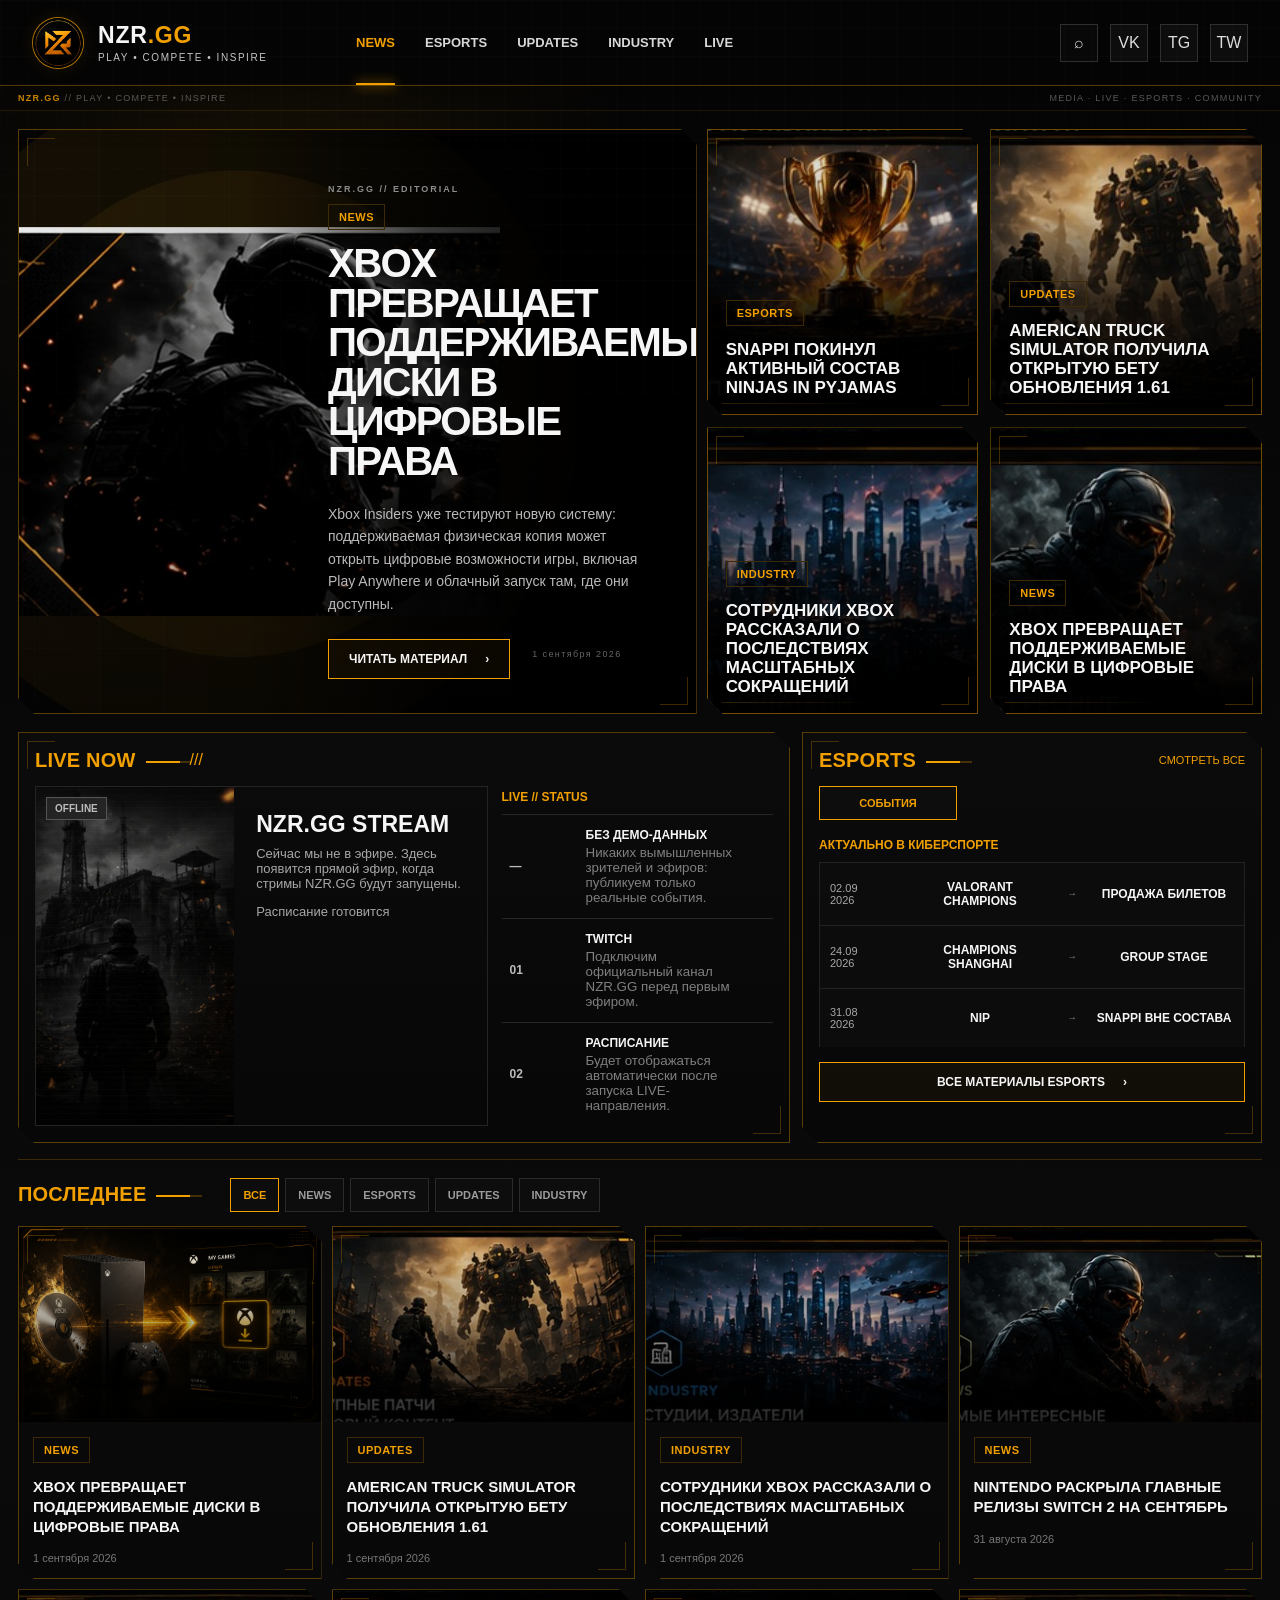
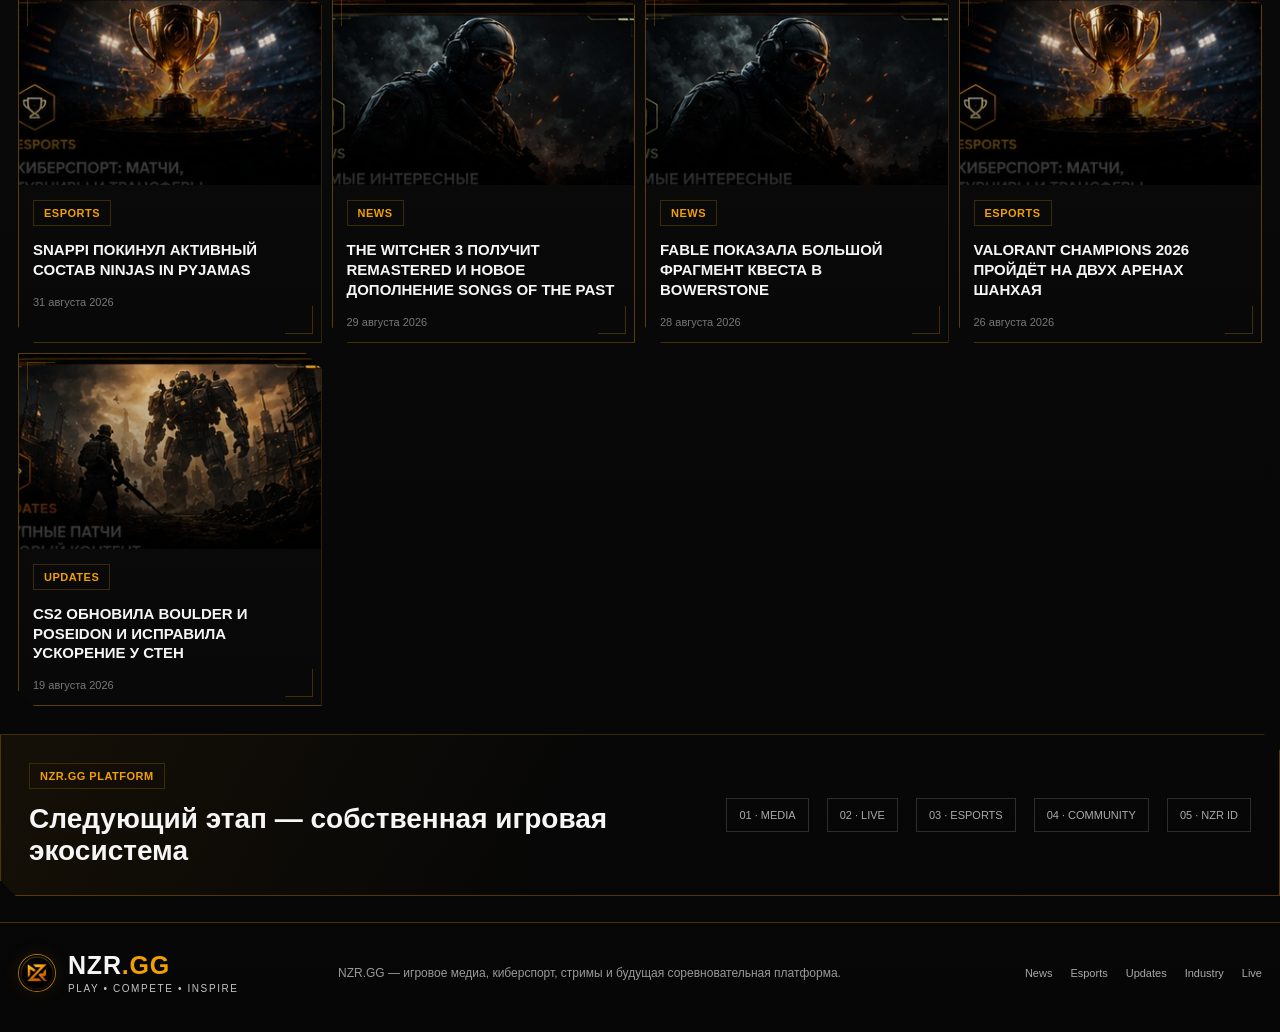
==== commit adffeedb: "NZR-GG-site-v1.1" ====
--- a/index.html
+++ b/index.html
@@ -6,7 +6,7 @@
   <meta name="theme-color" content="#090909" />
   <title>NZR.GG — Play • Compete • Inspire</title>
   <meta name="description" content="NZR.GG — новости игр, киберспорт, обновления, индустрия и стримы." />
-  <link rel="stylesheet" href="styles.css?v=100" />
+  <link rel="stylesheet" href="styles.css?v=110" />
 </head>
 <body data-base="." data-boot="app.js">
   <div class="noise"></div>
@@ -55,7 +55,7 @@
       </article>
 
       <div class="hero-grid">
-        <a class="story-card accent-card" href="esports/">
+        <a class="story-card accent-card" href="esports/" data-story-category="esports">
           <div class="story-art story-art-esports"></div>
           <div class="story-shade"></div>
           <div class="story-copy">
@@ -64,7 +64,7 @@
           </div>
         </a>
 
-        <a class="story-card" href="updates/">
+        <a class="story-card" href="updates/" data-story-category="updates">
           <div class="story-art story-art-update"></div>
           <div class="story-shade"></div>
           <div class="story-copy">
@@ -73,7 +73,7 @@
           </div>
         </a>
 
-        <a class="story-card" href="industry/">
+        <a class="story-card" href="industry/" data-story-category="industry">
           <div class="story-art story-art-industry"></div>
           <div class="story-shade"></div>
           <div class="story-copy">
@@ -82,7 +82,7 @@
           </div>
         </a>
 
-        <a class="story-card" href="news/">
+        <a class="story-card" href="news/" data-story-category="news">
           <div class="story-art story-art-rpg"></div>
           <div class="story-shade"></div>
           <div class="story-copy">
@@ -103,22 +103,21 @@
         <div class="live-grid">
           <article class="stream-card">
             <div class="stream-preview">
-              <span class="live-badge">LIVE</span>
+              <span class="live-badge offline-badge">OFFLINE</span>
               <div class="stream-glow"></div><div class="stream-scan"></div>
             </div>
             <div class="stream-copy">
               <h3>NZR.GG STREAM</h3>
-              <p>Игры, общение и соревновательные эфиры.</p>
-              <div class="stream-meta">● 1 245 зрителей</div>
-              <a class="btn" href="#">Смотреть сейчас</a>
+              <p>Сейчас мы не в эфире. Здесь появится прямой эфир, когда стримы NZR.GG будут запущены.</p>
+              <div class="stream-meta">Расписание готовится</div>
             </div>
           </article>
 
           <div class="schedule">
-            <h3>БЛИЖАЙШИЕ СТРИМЫ</h3>
-            <div class="schedule-row"><b>02.09<br>19:00</b><span><strong>APEX LEGENDS</strong><small>Ранговые игры и общение</small></span><i>›</i></div>
-            <div class="schedule-row"><b>03.09<br>18:00</b><span><strong>CS2</strong><small>Тренировка перед турниром</small></span><i>›</i></div>
-            <div class="schedule-row"><b>04.09<br>20:00</b><span><strong>ESCAPE FROM TARKOV</strong><small>Вечерний рейд с подписчиками</small></span><i>›</i></div>
+            <h3>LIVE // STATUS</h3>
+            <div class="schedule-row"><b>—</b><span><strong>БЕЗ ДЕМО-ДАННЫХ</strong><small>Никаких вымышленных зрителей и эфиров: публикуем только реальные события.</small></span></div>
+            <div class="schedule-row"><b>01</b><span><strong>TWITCH</strong><small>Подключим официальный канал NZR.GG перед первым эфиром.</small></span></div>
+            <div class="schedule-row"><b>02</b><span><strong>РАСПИСАНИЕ</strong><small>Будет отображаться автоматически после запуска LIVE-направления.</small></span></div>
           </div>
         </div>
       </div>
@@ -130,33 +129,31 @@
         </div>
 
         <div class="tabs">
-          <button class="tab active">МАТЧИ</button>
-          <button class="tab">РЕЗУЛЬТАТЫ</button>
-          <button class="tab">ТУРНИРЫ</button>
-        </div>
-
-        <h4>БЛИЖАЙШИЕ МАТЧИ</h4>
-
-        <div class="match">
-          <time>02.09<br>17:00</time>
-          <span class="team">NAVI</span>
-          <b>VS</b>
-          <span class="team">G2</span>
-        </div>
-        <div class="match">
-          <time>02.09<br>20:30</time>
-          <span class="team">SPIRIT</span>
-          <b>VS</b>
-          <span class="team">FAZE</span>
-        </div>
-        <div class="match">
-          <time>03.09<br>20:00</time>
-          <span class="team">VITALITY</span>
-          <b>VS</b>
-          <span class="team">ASTRALIS</span>
-        </div>
-
-        <a class="btn full" href="esports/">Все матчи и расписание <span>›</span></a>
+          <button class="tab active">СОБЫТИЯ</button>
+        </div>
+
+        <h4>АКТУАЛЬНО В КИБЕРСПОРТЕ</h4>
+
+        <div class="match event-row">
+          <time>02.09<br>2026</time>
+          <span class="team">VALORANT CHAMPIONS</span>
+          <b>→</b>
+          <span class="team">ПРОДАЖА БИЛЕТОВ</span>
+        </div>
+        <div class="match event-row">
+          <time>24.09<br>2026</time>
+          <span class="team">CHAMPIONS SHANGHAI</span>
+          <b>→</b>
+          <span class="team">GROUP STAGE</span>
+        </div>
+        <div class="match event-row">
+          <time>31.08<br>2026</time>
+          <span class="team">NIP</span>
+          <b>→</b>
+          <span class="team">SNAPPI ВНЕ СОСТАВА</span>
+        </div>
+
+        <a class="btn full" href="esports/">Все материалы ESPORTS <span>›</span></a>
       </aside>
     </section>
 
@@ -214,10 +211,10 @@
       <span class="kicker">SEARCH</span>
       <h2>Поиск по NZR.GG</h2>
       <input type="search" placeholder="Игра, команда, турнир..." autofocus />
-      <p>Поиск будет подключён к контентной базе на следующем этапе.</p>
+      <p>Поиск по опубликованным материалам NZR.GG.</p>
     </div>
   </div>
 
-<script src="boot.js?v=100"></script>
+<script src="boot.js?v=110"></script>
 </body>
 </html>
--- a/styles.css
+++ b/styles.css
@@ -667,3 +667,15 @@
 .cms-item:hover,.cms-item.active{border-color:var(--gold);background:#0e0d09}
 .cms-item strong{display:block;color:#eee;font-size:13px;margin:4px 0}.cms-item small{color:#777}.cms-badges{display:flex;gap:5px;flex-wrap:wrap;margin-top:5px}.cms-badge{font-size:9px;border:1px solid #333;padding:3px 5px;color:#999}.cms-badge.live{color:#62c881;border-color:#315b3f}.cms-badge.draft{color:#e9a8a8;border-color:#663838}.cms-badge.featured{color:var(--gold);border-color:#73510d}.cms-empty{color:#777;font-size:12px}.btn.danger{border-color:#6b2b2b;color:#e66}.btn.danger:hover{background:#351313}.admin-library .section-head{align-items:center}.admin-library .section-head .btn{margin-left:auto}
 .hero-main .hero-art-main{transition:background-image .2s ease}.hero-content h1{max-width:760px}.hero-note:empty{display:none}
+
+/* v1.1 — real-content polish */
+.offline-badge{background:#242424!important;color:#bdbdbd!important;border:1px solid #555}
+.event-row{grid-template-columns:72px 1fr 28px 1fr}
+.article-source{margin-top:34px;padding:18px 20px;border:1px solid #2b2b2b;border-left:2px solid var(--gold);background:#0b0b0b;font-family:Arial,sans-serif;display:flex;align-items:center;gap:18px}
+.article-source span{font-size:10px;letter-spacing:.18em;color:#777;font-weight:900}
+.article-source a{color:var(--gold);font-size:13px;font-weight:900;text-transform:uppercase}
+.search-results{margin-top:14px;display:grid;gap:8px;max-height:360px;overflow:auto}
+.search-results a{display:grid;gap:5px;padding:12px;border:1px solid #292929;background:#0a0a0a}
+.search-results a:hover{border-color:var(--gold)}
+.search-results span{font-size:9px;color:var(--gold);font-weight:900}
+.search-results strong{font-size:13px;line-height:1.3}
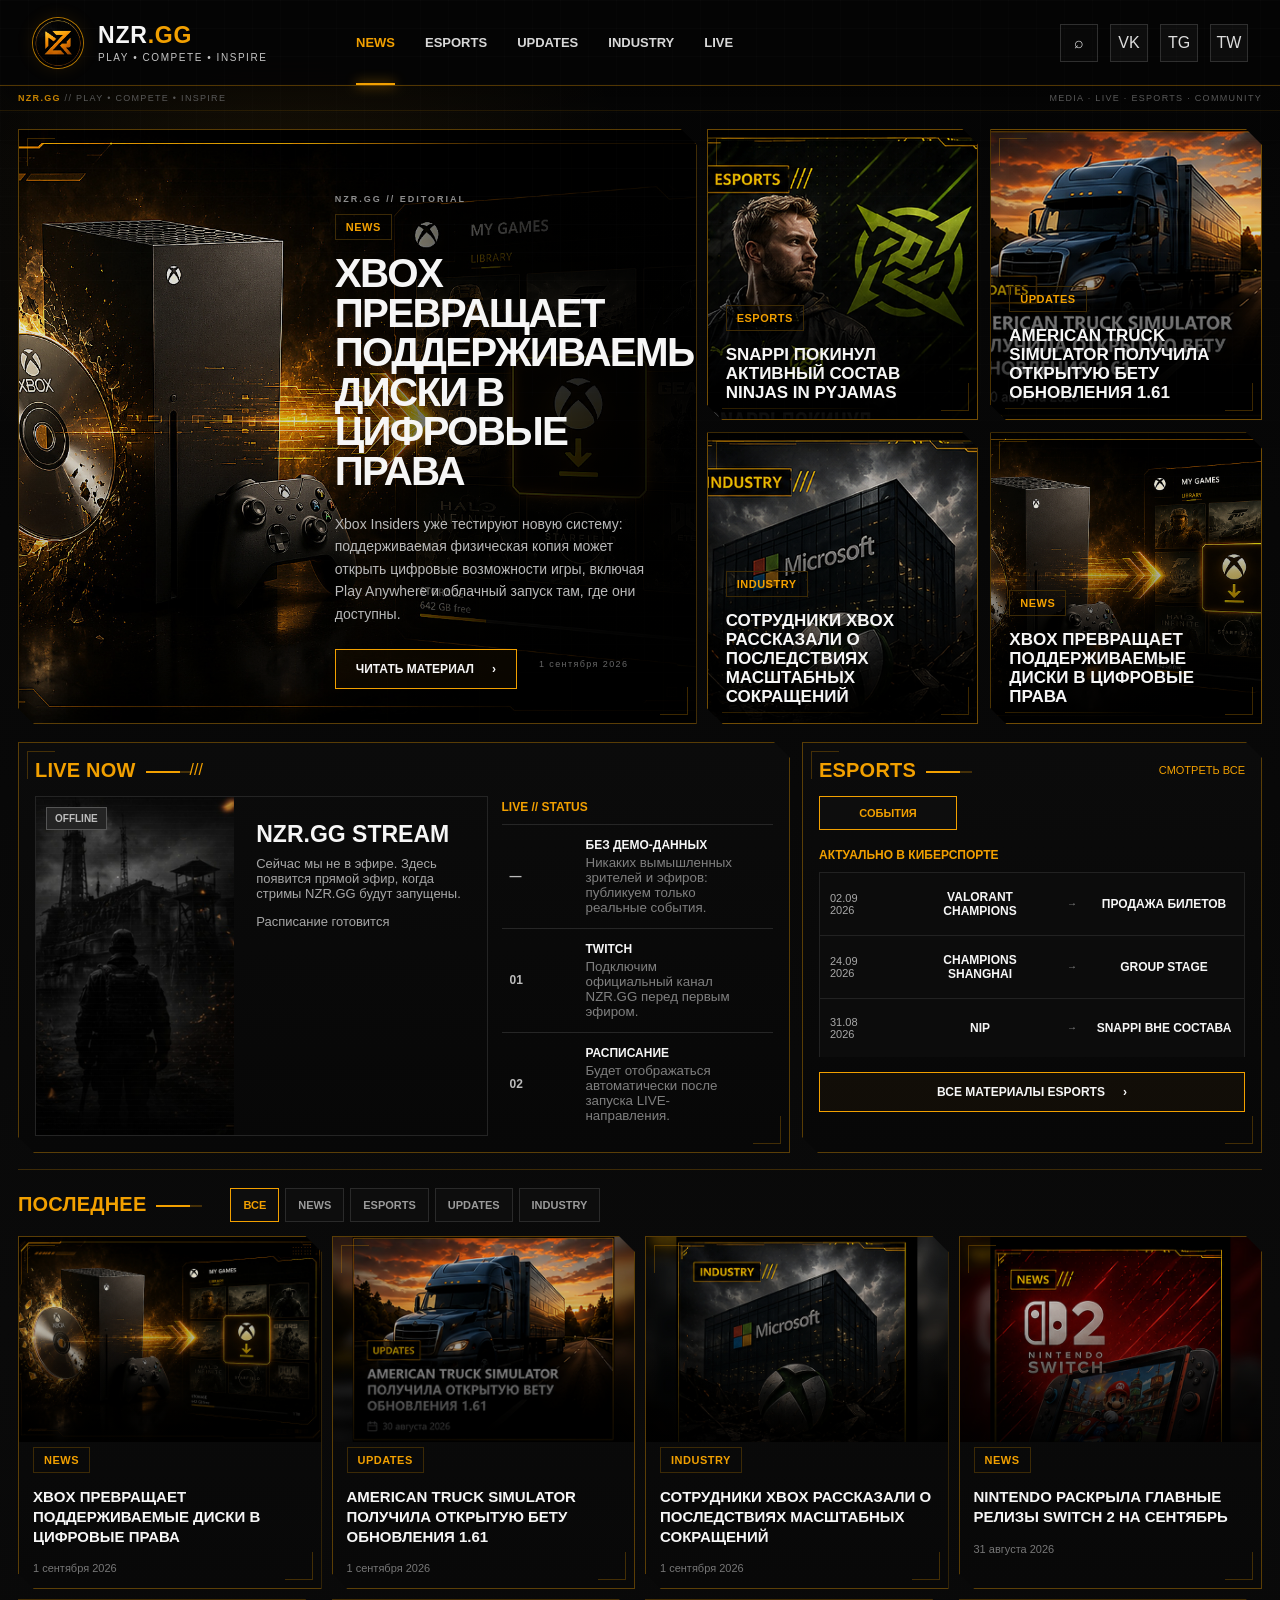
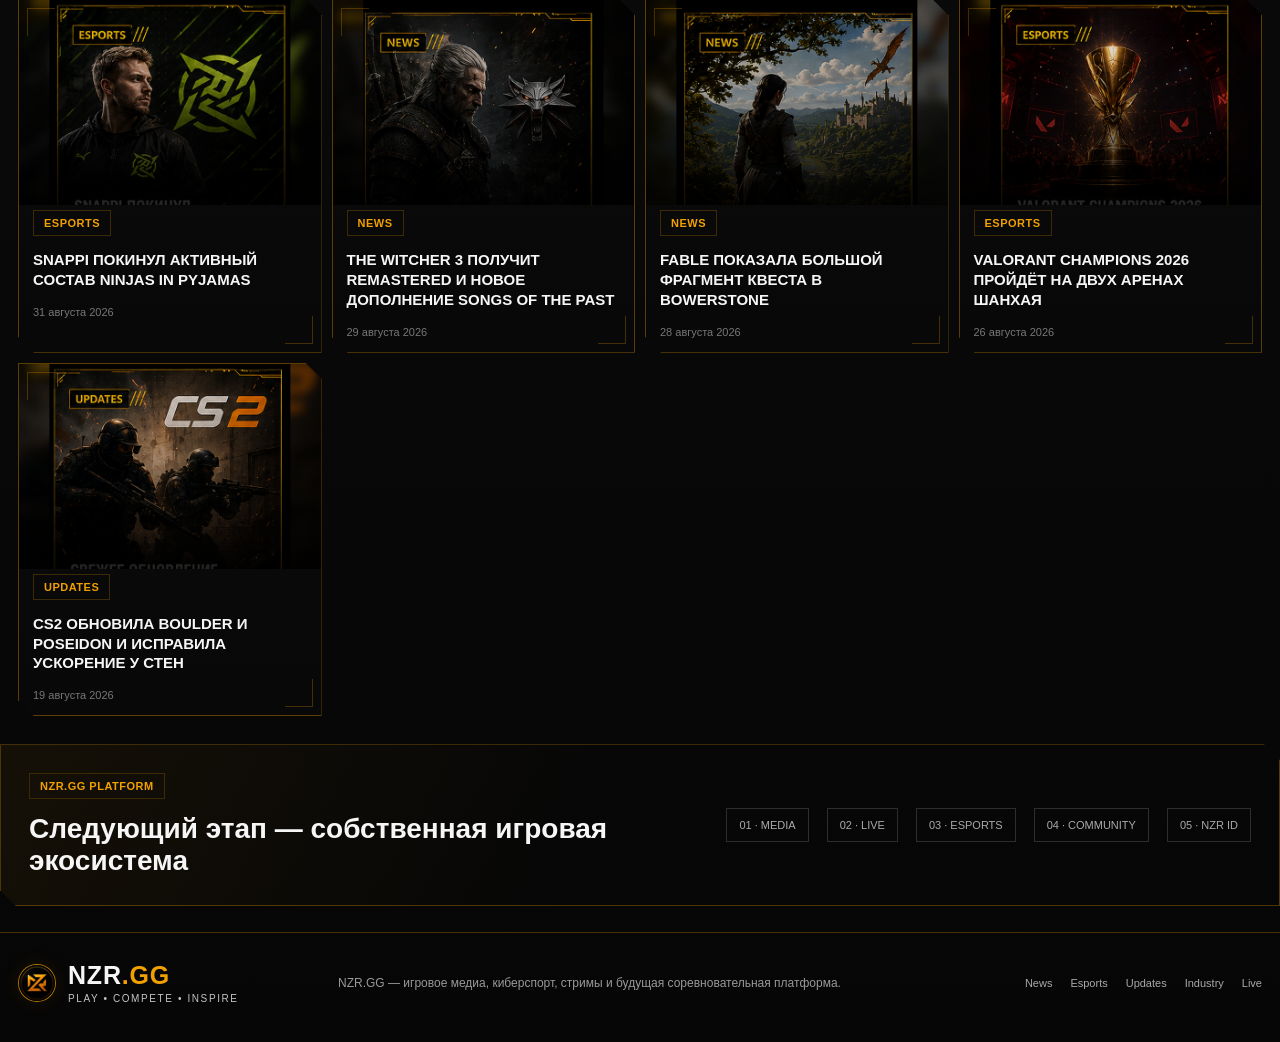
==== commit a07ec8f6: "nzr-gg-site-v1.3" ====
--- a/index.html
+++ b/index.html
@@ -6,7 +6,7 @@
   <meta name="theme-color" content="#090909" />
   <title>NZR.GG — Play • Compete • Inspire</title>
   <meta name="description" content="NZR.GG — новости игр, киберспорт, обновления, индустрия и стримы." />
-  <link rel="stylesheet" href="styles.css?v=110" />
+  <link rel="stylesheet" href="styles.css?v=130" />
 </head>
 <body data-base="." data-boot="app.js">
   <div class="noise"></div>
@@ -215,6 +215,6 @@
     </div>
   </div>
 
-<script src="boot.js?v=110"></script>
+<script src="boot.js?v=130"></script>
 </body>
 </html>
--- a/styles.css
+++ b/styles.css
@@ -679,3 +679,48 @@
 .search-results a:hover{border-color:var(--gold)}
 .search-results span{font-size:9px;color:var(--gold);font-weight:900}
 .search-results strong{font-size:13px;line-height:1.3}
+
+
+/* ===== NZR.GG v1.3 — IMAGE / HERO FIX ===== */
+/* Dynamic article art must win over legacy demo backgrounds. */
+.hero-art-main,
+.story-art-esports,.story-art-update,.story-art-industry,.story-art-rpg{
+  background-repeat:no-repeat!important;
+  background-size:cover!important;
+  background-position:center!important;
+}
+.hero-main{min-height:500px}
+.hero-art-main{filter:none!important}
+.hero-overlay{
+  background:linear-gradient(90deg,rgba(0,0,0,.10) 0%,rgba(0,0,0,.16) 42%,rgba(0,0,0,.78) 70%,rgba(0,0,0,.96) 100%),linear-gradient(0deg,rgba(0,0,0,.34),transparent 55%)!important;
+}
+.hero-content{margin-left:44%;padding-top:64px}
+
+/* Article/category thumbnails use wide 16:9 web covers, so no poster text gets chopped. */
+.media-card-image,.thumb,.related-img,.story-art{
+  background-size:cover!important;
+  background-position:center center!important;
+  image-rendering:auto;
+}
+.media-card-image{height:245px}
+.news-card .thumb{height:205px}
+
+/* Article hero keeps a cinematic 16:9 composition instead of an overly tall crop. */
+.article-hero{
+  min-height:0!important;
+  aspect-ratio:16/9;
+  background-size:cover!important;
+  background-position:center!important;
+}
+.article-hero-copy{
+  align-self:flex-end;
+  max-width:1000px;
+  padding:42px 46px;
+}
+.article-hero h1{font-size:clamp(34px,4.6vw,64px)}
+
+@media(max-width:900px){
+  .hero-art-main{background-position:center!important}
+  .hero-content{margin-left:0;padding:250px 24px 28px;background:linear-gradient(0deg,rgba(0,0,0,.97),rgba(0,0,0,.62) 56%,transparent 100%)}
+  .article-hero{aspect-ratio:auto;min-height:520px!important}
+}
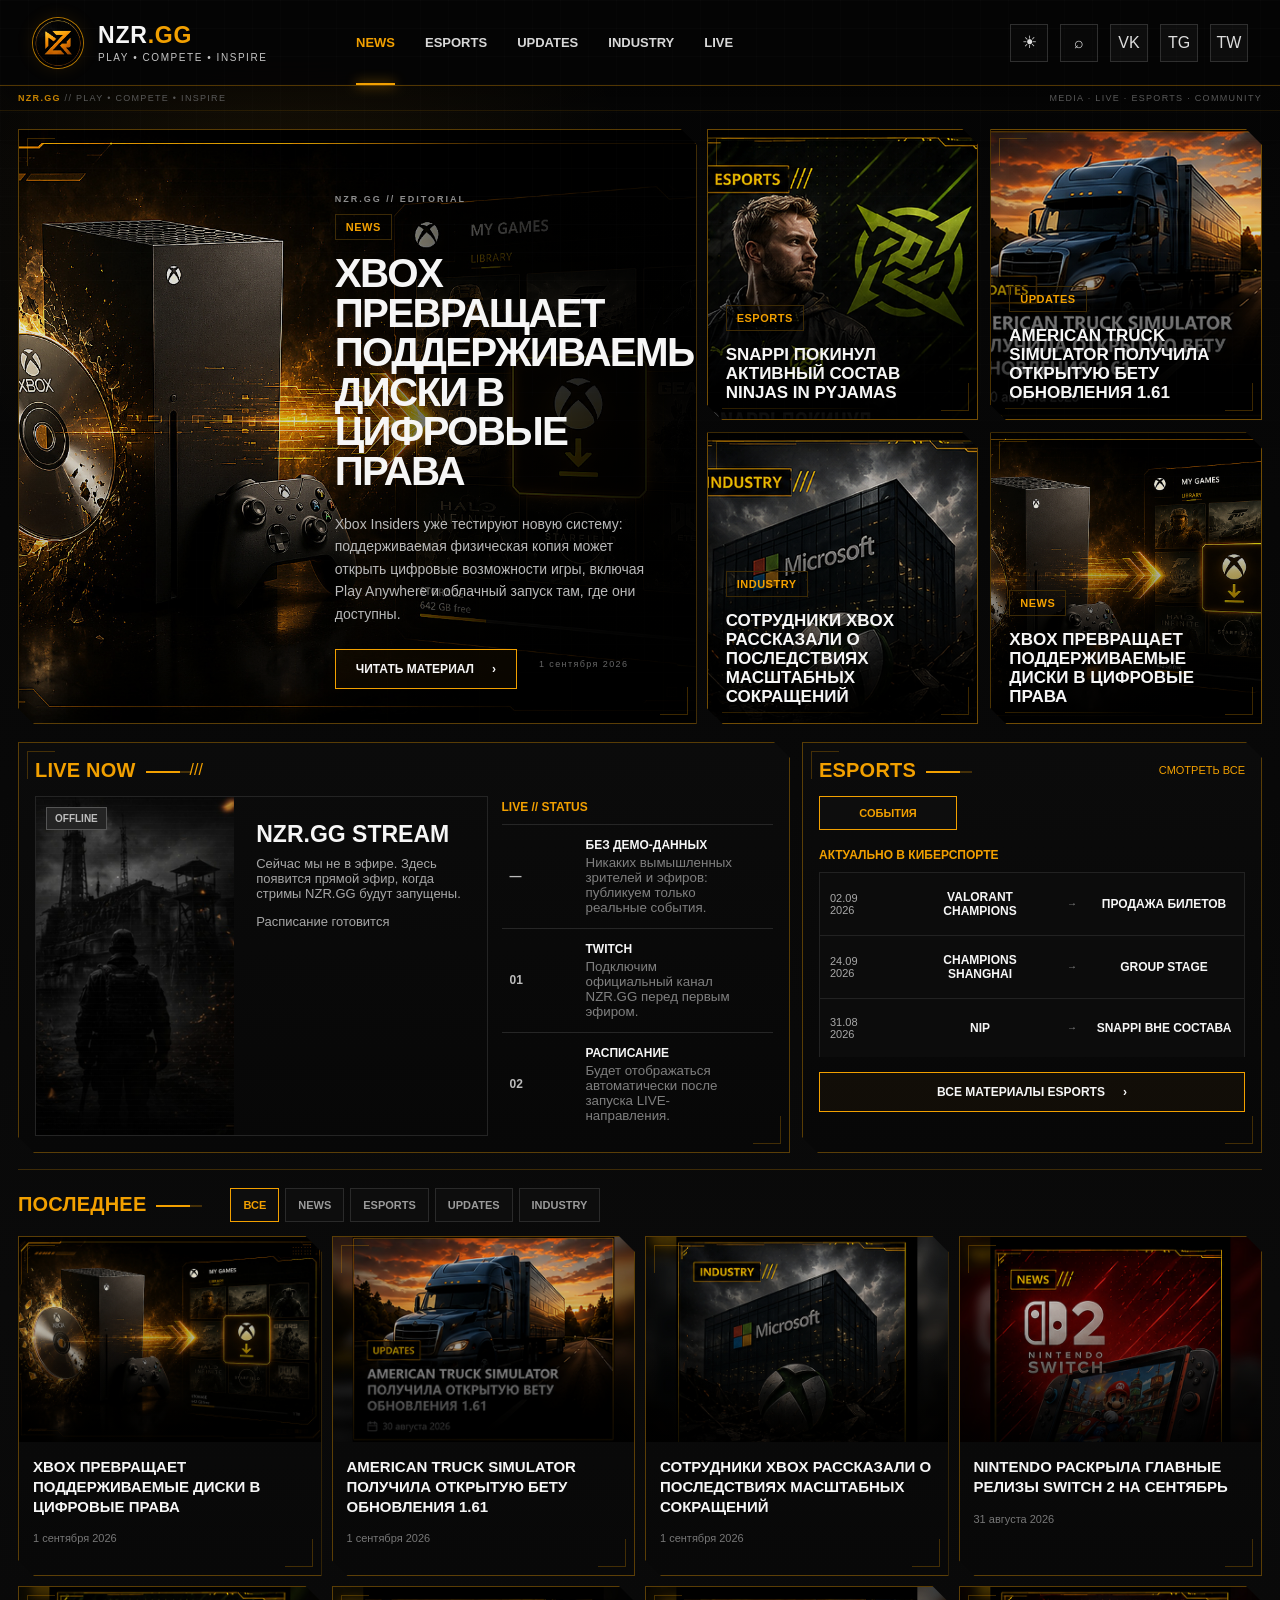
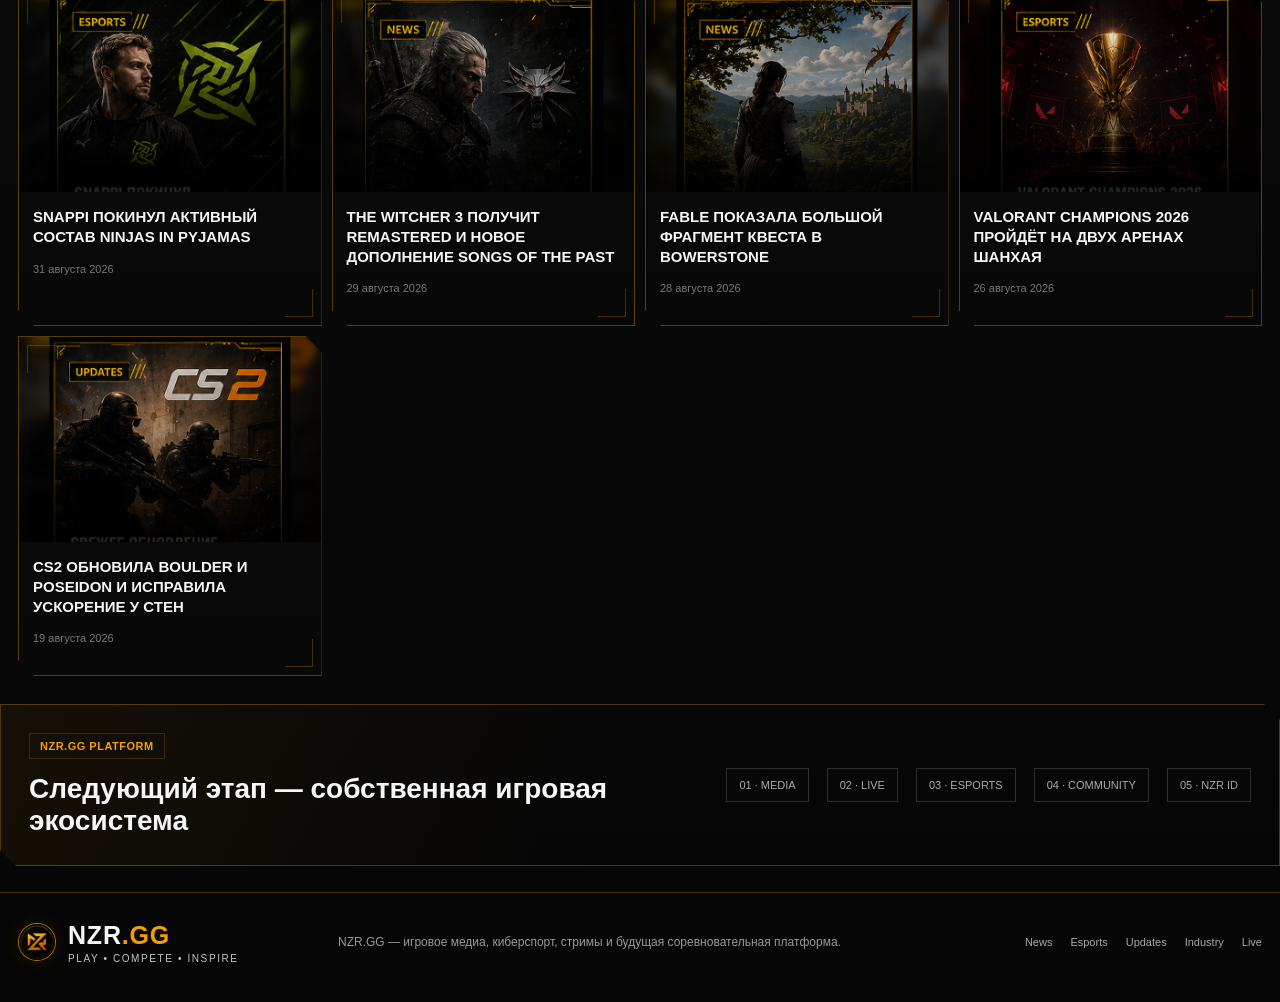
==== commit 13314915: "nzr-gg-site-v1.4" ====
--- a/index.html
+++ b/index.html
@@ -6,7 +6,8 @@
   <meta name="theme-color" content="#090909" />
   <title>NZR.GG — Play • Compete • Inspire</title>
   <meta name="description" content="NZR.GG — новости игр, киберспорт, обновления, индустрия и стримы." />
-  <link rel="stylesheet" href="styles.css?v=130" />
+  <script src="theme.js?v=140"></script>
+<link rel="stylesheet" href="styles.css?v=140" />
 </head>
 <body data-base="." data-boot="app.js">
   <div class="noise"></div>
@@ -30,6 +31,7 @@
     </nav>
 
     <div class="header-actions">
+      <button class="icon-btn theme-toggle" data-theme-toggle type="button" aria-label="Включить светлую тему">☀</button>
       <button class="icon-btn" id="searchBtn" aria-label="Поиск">⌕</button>
       <a class="social" href="#" aria-label="VK">VK</a>
       <a class="social" href="#" aria-label="Telegram">TG</a>
@@ -215,6 +217,6 @@
     </div>
   </div>
 
-<script src="boot.js?v=130"></script>
+<script src="boot.js?v=140"></script>
 </body>
 </html>
--- a/styles.css
+++ b/styles.css
@@ -724,3 +724,68 @@
   .hero-content{margin-left:0;padding:250px 24px 28px;background:linear-gradient(0deg,rgba(0,0,0,.97),rgba(0,0,0,.62) 56%,transparent 100%)}
   .article-hero{aspect-ratio:auto;min-height:520px!important}
 }
+
+/* ===== NZR.GG v1.4 — EDITORIAL ARTICLE + THEME ===== */
+:root[data-theme="light"]{
+  --bg:#f2efe8;--bg2:#ebe7de;--panel:#faf8f3;--line:#b7831d;--text:#171717;--muted:#66635e;
+}
+:root[data-theme="light"] body{
+  background:radial-gradient(circle at 22% 8%,rgba(184,122,0,.10),transparent 22rem),linear-gradient(180deg,#f7f4ee,#eeeae2 52%,#f6f3ed);
+  color:var(--text);
+}
+:root[data-theme="light"] body:before{opacity:.32}
+:root[data-theme="light"] .site-header{background:rgba(247,244,238,.92);border-bottom-color:rgba(184,122,0,.28)}
+:root[data-theme="light"] .main-nav a{color:#3f3d39}
+:root[data-theme="light"] .icon-btn,:root[data-theme="light"] .social,:root[data-theme="light"] .menu-btn,
+:root[data-theme="light"] .panel,:root[data-theme="light"] .news-card,:root[data-theme="light"] .story-card,
+:root[data-theme="light"] .media-card,:root[data-theme="light"] .article-aside,:root[data-theme="light"] .related-card,
+:root[data-theme="light"] .search-box,:root[data-theme="light"] .search-result{background:#faf8f3;color:#1b1b1b;border-color:#d3cec4}
+:root[data-theme="light"] .article-body{color:#292826}
+:root[data-theme="light"] .article-lead,:root[data-theme="light"] .article-aside p,:root[data-theme="light"] .site-footer p{color:#68645e}
+:root[data-theme="light"] .article-body blockquote{color:#23211f;background:#ebe4d6}
+:root[data-theme="light"] .article-source{background:#f7f3eb;border-color:#d6d0c5}
+:root[data-theme="light"] .article-cover-frame{background:#e3ded5}
+:root[data-theme="light"] .tab,:root[data-theme="light"] .filter{background:#f4f0e8;color:#5f5b55;border-color:#cbc5ba}
+:root[data-theme="light"] .search-box input{background:#fff;color:#161616;border-color:#c9c3b9}
+:root[data-theme="light"] .close-search{color:#222}
+:root[data-theme="light"] .search-modal{background:rgba(35,32,27,.54)}
+.theme-toggle{font-size:17px;line-height:1;cursor:pointer}
+
+/* Categories remain readable in site UI, but are no longer duplicated inside article/list cards. */
+.news-card{padding-top:220px}
+.news-card>.kicker{display:none}
+.media-card-body>.kicker{display:none}
+.media-card-image,.news-card .thumb,.related-img{background-position:center 62%!important}
+
+/* New article hierarchy: text first, clean cover second. */
+.article-shell-v14{padding-top:0}
+.article-heading{max-width:1180px;margin:0 auto;padding:54px 0 30px}
+.article-breadcrumbs{display:flex;gap:9px;align-items:center;color:#6f6f6f;font-size:10px;font-weight:800;letter-spacing:.09em;text-transform:uppercase;margin-bottom:30px}
+.article-breadcrumbs a:first-child{color:var(--gold)}
+.article-section{display:inline-flex;border-left:3px solid var(--gold);padding:3px 0 3px 12px;color:var(--gold);font-size:11px;font-weight:950;letter-spacing:.1em;margin-bottom:18px}
+.article-heading h1{font-size:clamp(42px,5.2vw,76px);line-height:.98;letter-spacing:-2.7px;max-width:1100px;margin:0 0 22px;text-transform:uppercase}
+.article-lead{font-size:clamp(17px,1.55vw,21px);line-height:1.58;color:#bdbdbd;max-width:870px;margin-bottom:21px}
+.article-meta-row{display:flex;align-items:center;gap:22px;flex-wrap:wrap;border-top:1px solid #242424;padding-top:16px}
+.article-meta-row .article-tags{margin-top:0}
+.article-cover-frame{max-width:1280px;margin:0 auto 48px;background:#080808;border:1px solid rgba(242,160,0,.25);overflow:hidden;aspect-ratio:16/9}
+.article-cover{width:100%;height:100%;display:block;object-fit:cover;object-position:center 56%;image-rendering:auto}
+.article-layout-v14{grid-template-columns:minmax(0,800px) 280px;gap:64px;max-width:1144px;margin:0 auto 56px;align-items:start}
+.article-column{min-width:0}
+.article-body{font-family:Inter,"Segoe UI",Arial,sans-serif;font-size:19px;line-height:1.78;color:#d9d9d9;letter-spacing:.002em}
+.article-body p{margin:0 0 28px}
+.article-body blockquote{font-family:Inter,"Segoe UI",Arial,sans-serif;margin:38px 0;padding:22px 24px;border-left:2px solid var(--gold);background:rgba(242,160,0,.055);font-size:20px;line-height:1.65;font-weight:650;color:#f1f1f1}
+.article-aside-v14{padding:22px;top:108px}
+.article-aside-v14 h3{font-size:21px;margin:8px 0 12px}
+.article-aside-v14 .aside-rule{height:1px;background:#282828;margin:22px 0}
+.article-aside-v14 strong{display:block;font-size:14px;letter-spacing:.08em}.article-aside-v14 small{display:block;color:#777;margin-top:5px;font-size:9px;letter-spacing:.12em}
+.article-share-row{display:flex;gap:10px;flex-wrap:wrap;margin-top:28px;padding-top:22px;border-top:1px solid #242424}
+.article-share-row .btn{margin-top:0}
+.related-card{overflow:hidden;padding-bottom:15px}.related-card strong{padding:12px 14px 0}.related-card small{display:block;padding:9px 14px 0;color:#707070;font-size:10px}.related-card>span{display:none}
+.related-img{height:175px;margin-bottom:0}
+
+@media(max-width:1000px){
+  .article-heading{padding:38px 18px 24px}.article-cover-frame{margin-left:18px;margin-right:18px}.article-layout-v14{grid-template-columns:1fr;gap:28px;padding:0 18px}.article-aside-v14{position:static}.article-heading h1{font-size:clamp(38px,7vw,62px)}
+}
+@media(max-width:680px){
+  .article-heading{padding-top:28px}.article-heading h1{font-size:38px;letter-spacing:-1.4px}.article-lead{font-size:16px}.article-cover-frame{aspect-ratio:4/3;margin-bottom:32px}.article-cover{object-position:center}.article-body{font-size:17px;line-height:1.72}.article-body blockquote{font-size:18px}.article-meta-row{align-items:flex-start;flex-direction:column;gap:10px}
+}
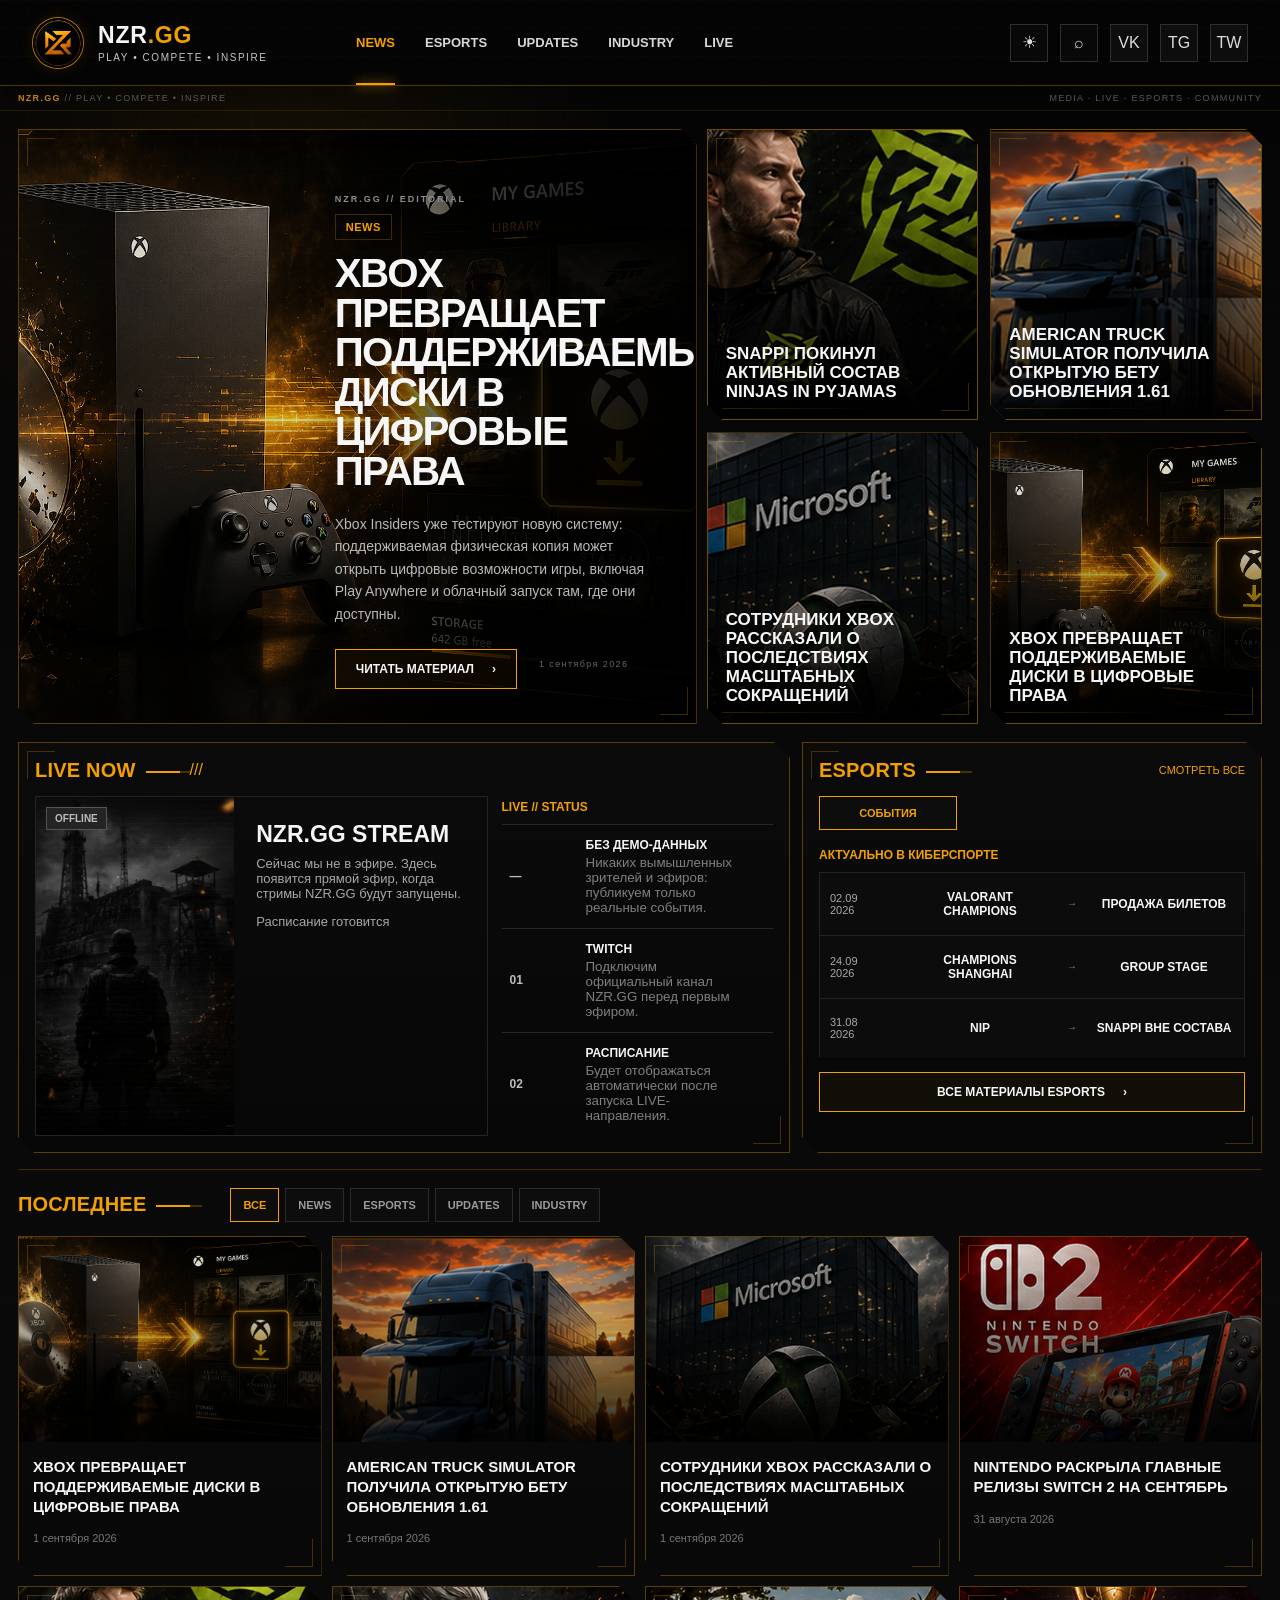
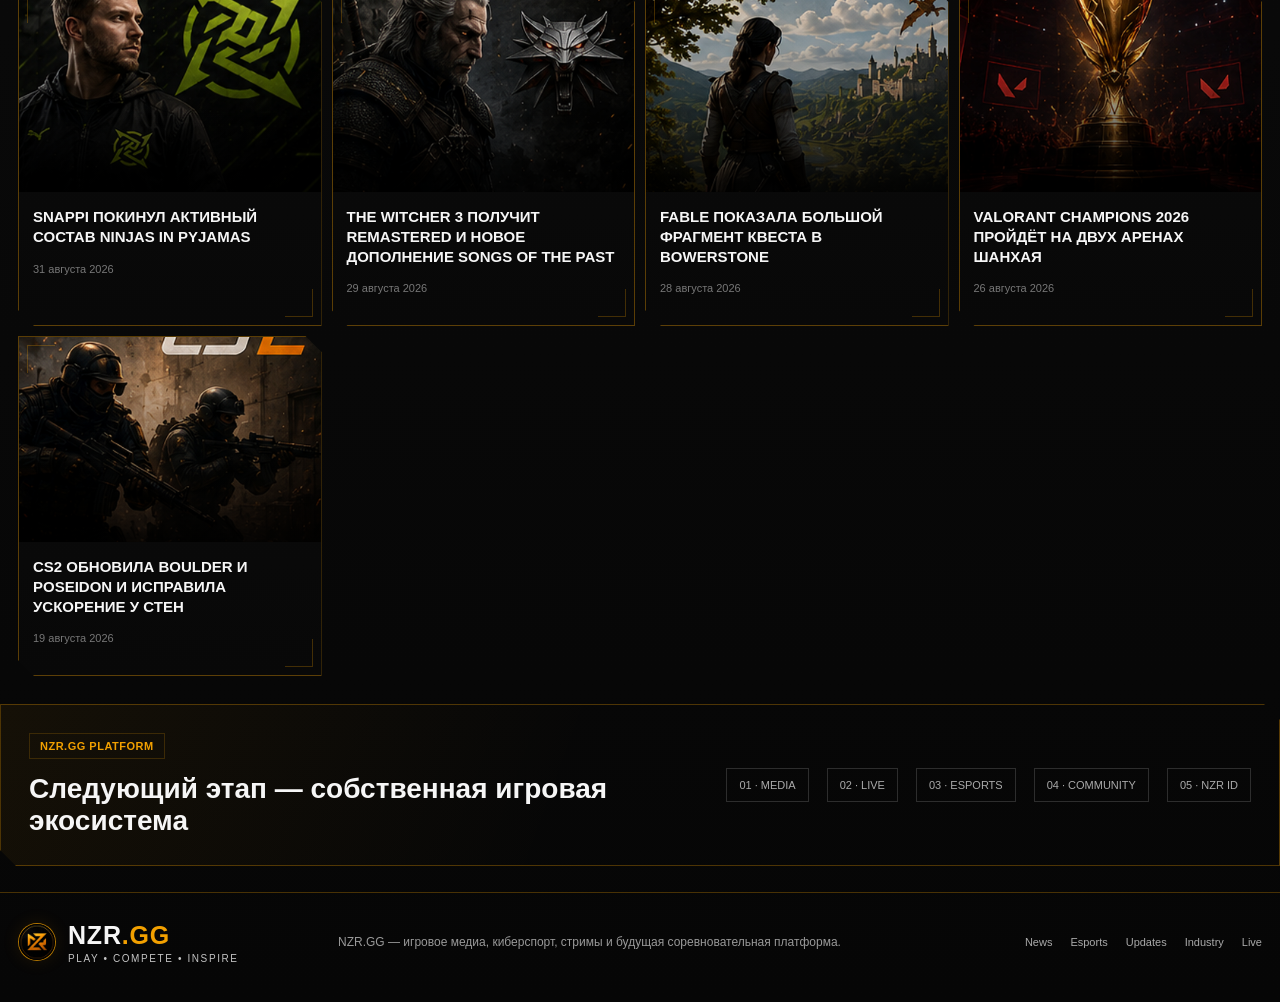
==== commit 36add776: "nzr-gg-site-v1.5" ====
--- a/index.html
+++ b/index.html
@@ -6,8 +6,8 @@
   <meta name="theme-color" content="#090909" />
   <title>NZR.GG — Play • Compete • Inspire</title>
   <meta name="description" content="NZR.GG — новости игр, киберспорт, обновления, индустрия и стримы." />
-  <script src="theme.js?v=140"></script>
-<link rel="stylesheet" href="styles.css?v=140" />
+  <script src="theme.js?v=150"></script>
+<link rel="stylesheet" href="styles.css?v=150" />
 </head>
 <body data-base="." data-boot="app.js">
   <div class="noise"></div>
@@ -61,7 +61,6 @@
           <div class="story-art story-art-esports"></div>
           <div class="story-shade"></div>
           <div class="story-copy">
-            <span class="kicker">ESPORTS</span>
             <h3>Киберспорт: матчи, турниры и трансферы</h3>
           </div>
         </a>
@@ -70,7 +69,6 @@
           <div class="story-art story-art-update"></div>
           <div class="story-shade"></div>
           <div class="story-copy">
-            <span class="kicker">UPDATES</span>
             <h3>Крупные патчи и новый контент</h3>
           </div>
         </a>
@@ -79,7 +77,6 @@
           <div class="story-art story-art-industry"></div>
           <div class="story-shade"></div>
           <div class="story-copy">
-            <span class="kicker">INDUSTRY</span>
             <h3>Студии, издатели и сделки индустрии</h3>
           </div>
         </a>
@@ -88,7 +85,6 @@
           <div class="story-art story-art-rpg"></div>
           <div class="story-shade"></div>
           <div class="story-copy">
-            <span class="kicker">NEWS</span>
             <h3>Самые интересные анонсы недели</h3>
           </div>
         </a>
@@ -217,6 +213,6 @@
     </div>
   </div>
 
-<script src="boot.js?v=140"></script>
+<script src="boot.js?v=150"></script>
 </body>
 </html>
--- a/styles.css
+++ b/styles.css
@@ -789,3 +789,50 @@
 @media(max-width:680px){
   .article-heading{padding-top:28px}.article-heading h1{font-size:38px;letter-spacing:-1.4px}.article-lead{font-size:16px}.article-cover-frame{aspect-ratio:4/3;margin-bottom:32px}.article-cover{object-position:center}.article-body{font-size:17px;line-height:1.72}.article-body blockquote{font-size:18px}.article-meta-row{align-items:flex-start;flex-direction:column;gap:10px}
 }
+
+/* ===== NZR.GG v1.5 — CLEAN COVERS + REAL THEME TOGGLE ===== */
+/* Story cards no longer duplicate category labels on top of the artwork. */
+.story-copy .kicker{display:none!important}
+.story-copy{bottom:18px}
+
+/* Clean 16:9 art is the single image source across cards and articles. */
+.story-art,.news-card .thumb,.media-card-image,.related-img{background-size:cover!important;background-position:center!important}
+.article-cover{object-position:center!important}
+
+/* Light theme: switch the whole surface system, not only the header. */
+:root[data-theme="light"] .status-strip,
+:root[data-theme="light"] .hero-main,
+:root[data-theme="light"] .stream-card,
+:root[data-theme="light"] .event-row,
+:root[data-theme="light"] .latest-list li,
+:root[data-theme="light"] .article-heading,
+:root[data-theme="light"] .article-layout,
+:root[data-theme="light"] .article-layout-v14,
+:root[data-theme="light"] .site-footer{color:#1b1b1b}
+:root[data-theme="light"] .hero-main{background:#f7f4ee}
+:root[data-theme="light"] .hero-overlay{background:linear-gradient(90deg,rgba(247,244,238,.04),rgba(247,244,238,.62) 52%,rgba(247,244,238,.96))}
+:root[data-theme="light"] .story-shade{background:linear-gradient(0deg,rgba(250,248,243,.94),rgba(250,248,243,.04) 72%)}
+:root[data-theme="light"] .story-copy h3{color:#171717;text-shadow:0 1px 0 rgba(255,255,255,.55)}
+:root[data-theme="light"] .hero-content h1{color:#171717}
+:root[data-theme="light"] .hero-content p{color:#514e49}
+:root[data-theme="light"] .eyebrow,:root[data-theme="light"] .hero-note,:root[data-theme="light"] .meta{color:#6a655e}
+:root[data-theme="light"] .status-strip{border-color:#d8c8aa;color:#77716a}
+:root[data-theme="light"] .status-strip b{color:#b27600}
+:root[data-theme="light"] .stream-card,:root[data-theme="light"] .event-row{border-color:#d4cec4;background:#faf8f3}
+:root[data-theme="light"] .latest-list li{border-color:#d4cec4}
+:root[data-theme="light"] .site-footer{border-color:#d4cec4}
+:root[data-theme="light"] .site-footer a{color:#4f4b45}
+:root[data-theme="light"] .brand-copy small,:root[data-theme="light"] .footer-brand small{color:#68635d}
+:root[data-theme="light"] .section-head h2,:root[data-theme="light"] .section-head a{color:#b27600}
+:root[data-theme="light"] .btn{color:#171717;background:rgba(242,160,0,.08)}
+:root[data-theme="light"] .btn:hover{background:var(--gold);color:#111}
+:root[data-theme="light"] .article-meta-row{border-color:#d3cec4}
+:root[data-theme="light"] .article-heading h1{color:#171717}
+:root[data-theme="light"] .article-breadcrumbs{color:#77716a}
+:root[data-theme="light"] .article-section{color:#b27600;border-color:#b27600}
+:root[data-theme="light"] .article-aside-v14 .aside-rule{background:#d6d0c5}
+:root[data-theme="light"] .tag-row span,:root[data-theme="light"] .article-tags span{background:#eee9df;color:#4c4944;border-color:#cfc7ba}
+
+/* Theme button has a visible selected state. */
+.theme-toggle{transition:background .18s ease,color .18s ease,border-color .18s ease}
+:root[data-theme="light"] .theme-toggle{background:#fff8e9!important;color:#a86d00!important;border-color:#c48a18!important}
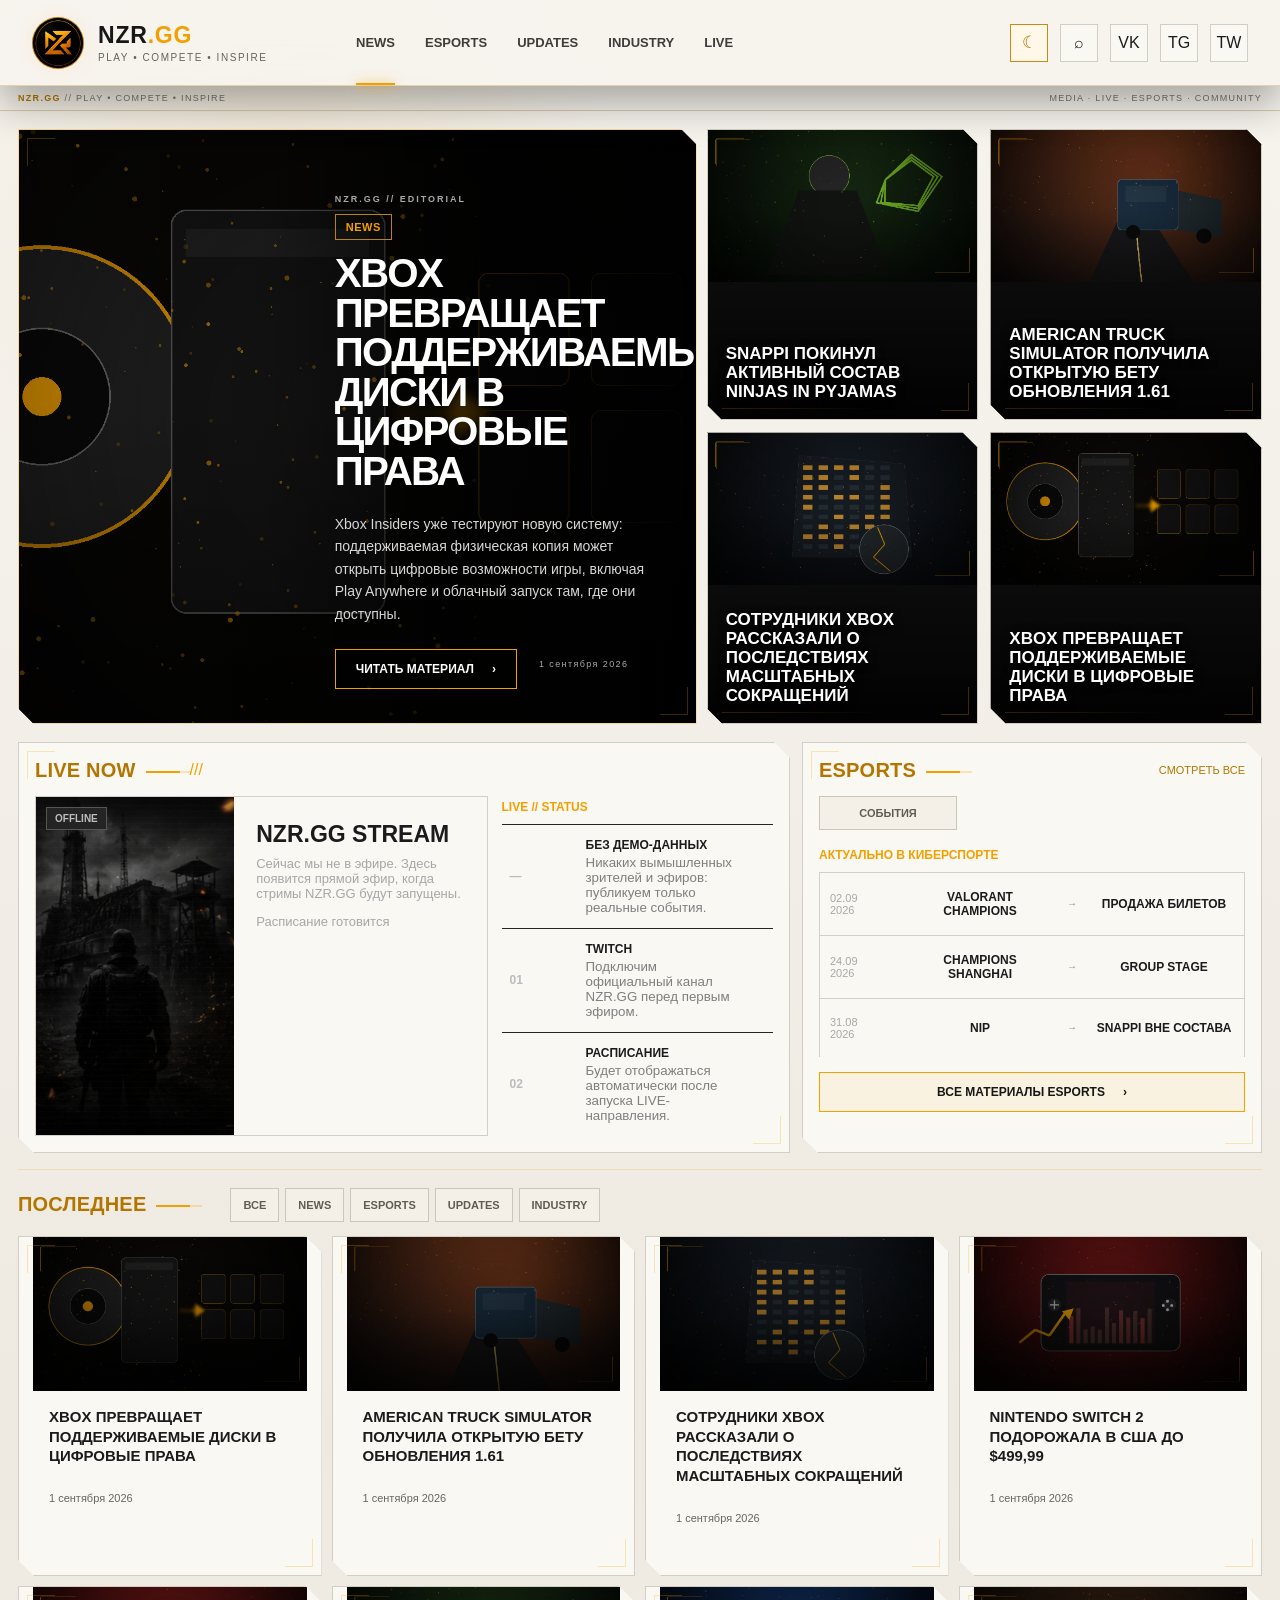
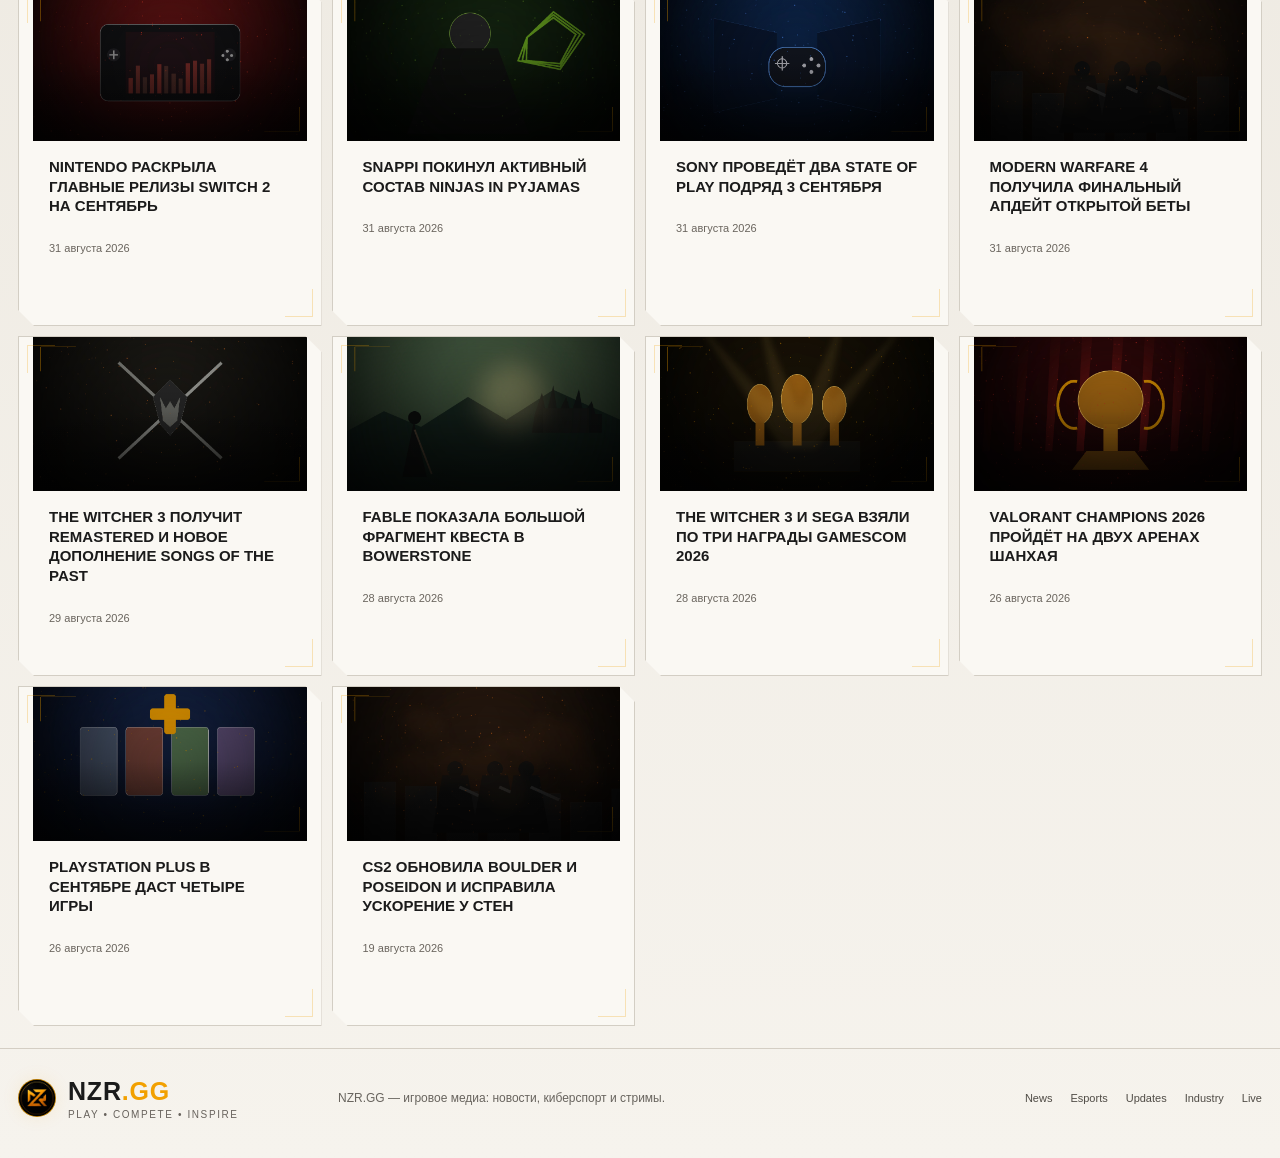
==== commit 8bf5c40b: "nzr-gg-site-v1.6" ====
--- a/index.html
+++ b/index.html
@@ -6,8 +6,8 @@
   <meta name="theme-color" content="#090909" />
   <title>NZR.GG — Play • Compete • Inspire</title>
   <meta name="description" content="NZR.GG — новости игр, киберспорт, обновления, индустрия и стримы." />
-  <script src="theme.js?v=150"></script>
-<link rel="stylesheet" href="styles.css?v=150" />
+  <script src="theme.js?v=160"></script>
+<link rel="stylesheet" href="styles.css?v=160" />
 </head>
 <body data-base="." data-boot="app.js">
   <div class="noise"></div>
@@ -170,19 +170,6 @@
       <div class="news-grid" id="latestGrid"></div>
     </section>
 
-    <section class="roadmap shell" id="platform">
-      <div>
-        <span class="kicker">NZR.GG PLATFORM</span>
-        <h2>Следующий этап — собственная игровая экосистема</h2>
-      </div>
-      <div class="roadmap-items">
-        <span>01 · MEDIA</span>
-        <span>02 · LIVE</span>
-        <span>03 · ESPORTS</span>
-        <span>04 · COMMUNITY</span>
-        <span>05 · NZR ID</span>
-      </div>
-    </section>
   </main>
 
   <footer class="site-footer shell">
@@ -193,7 +180,7 @@
         <small>PLAY • COMPETE • INSPIRE</small>
       </div>
     </div>
-    <p>NZR.GG — игровое медиа, киберспорт, стримы и будущая соревновательная платформа.</p>
+    <p>NZR.GG — игровое медиа: новости, киберспорт и стримы.</p>
     <div class="footer-links">
       <a href="news/">News</a>
       <a href="esports/">Esports</a>
@@ -213,6 +200,6 @@
     </div>
   </div>
 
-<script src="boot.js?v=150"></script>
+<script src="boot.js?v=160"></script>
 </body>
 </html>
--- a/styles.css
+++ b/styles.css
@@ -836,3 +836,49 @@
 /* Theme button has a visible selected state. */
 .theme-toggle{transition:background .18s ease,color .18s ease,border-color .18s ease}
 :root[data-theme="light"] .theme-toggle{background:#fff8e9!important;color:#a86d00!important;border-color:#c48a18!important}
+
+/* ===== NZR.GG v1.6 — CONTENT & POLISH ===== */
+/* Keep editorial artwork untouched: no category/title text is baked into image assets. */
+.hero-art-main,.story-art,.thumb,.media-card-image,.related-img,.article-cover{
+  image-rendering:auto!important;
+  filter:none!important;
+}
+
+/* Light mode keeps imagery cinematic while the surrounding UI becomes light. */
+:root[data-theme="light"] .hero-overlay{
+  background:linear-gradient(90deg,rgba(0,0,0,.08) 0%,rgba(0,0,0,.18) 36%,rgba(0,0,0,.80) 68%,rgba(0,0,0,.96) 100%),linear-gradient(0deg,rgba(0,0,0,.38),transparent 54%)!important;
+}
+:root[data-theme="light"] .hero-content h1{color:#fff!important;text-shadow:none!important}
+:root[data-theme="light"] .hero-content p{color:#d7d7d7!important}
+:root[data-theme="light"] .hero-content .eyebrow,:root[data-theme="light"] .hero-content .hero-note{color:#a9a9a9!important}
+:root[data-theme="light"] .hero-content .btn{color:#fff!important;background:rgba(0,0,0,.36)!important}
+:root[data-theme="light"] .hero-content .btn:hover{color:#090909!important;background:var(--gold)!important}
+:root[data-theme="light"] .story-shade{background:linear-gradient(0deg,rgba(0,0,0,.93),rgba(0,0,0,.04) 72%)!important}
+:root[data-theme="light"] .story-copy h3{color:#fff!important;text-shadow:0 2px 10px rgba(0,0,0,.55)!important}
+:root[data-theme="light"] .story-card{background:#111!important}
+:root[data-theme="light"] .news-card .thumb:after{background:linear-gradient(0deg,rgba(0,0,0,.42),transparent 52%)!important}
+
+/* Article actions are visually equal. */
+.article-share-row{display:grid!important;grid-template-columns:repeat(2,minmax(0,230px));gap:10px!important}
+.article-share-row .btn{width:100%;min-height:42px;margin:0!important;padding:12px 18px!important;white-space:nowrap}
+
+/* Cleaner related cards and category cards. */
+.related-card strong{line-height:1.24}
+.media-card-image,.news-card .thumb,.related-img,.story-art{aspect-ratio:16/9;background-position:center!important}
+.media-card-image{height:auto!important}
+.news-card{padding-top:0!important;display:flex;flex-direction:column}
+.news-card .thumb{position:relative!important;inset:auto!important;width:100%;height:auto!important;min-height:0!important;aspect-ratio:16/9}
+.news-card h3{padding:16px 16px 0;margin-bottom:10px}
+.news-card .meta{padding:0 16px 16px}
+
+/* The new images have no text, so use calmer crops on article pages. */
+.article-cover-frame{max-width:1280px;aspect-ratio:16/9;background:#0a0a0a}
+.article-cover{object-fit:cover!important;object-position:center!important}
+
+/* Footer no longer advertises speculative future products. */
+.site-footer p{max-width:560px}
+
+@media(max-width:680px){
+  .article-share-row{grid-template-columns:1fr!important}
+  .article-share-row .btn{white-space:normal}
+}
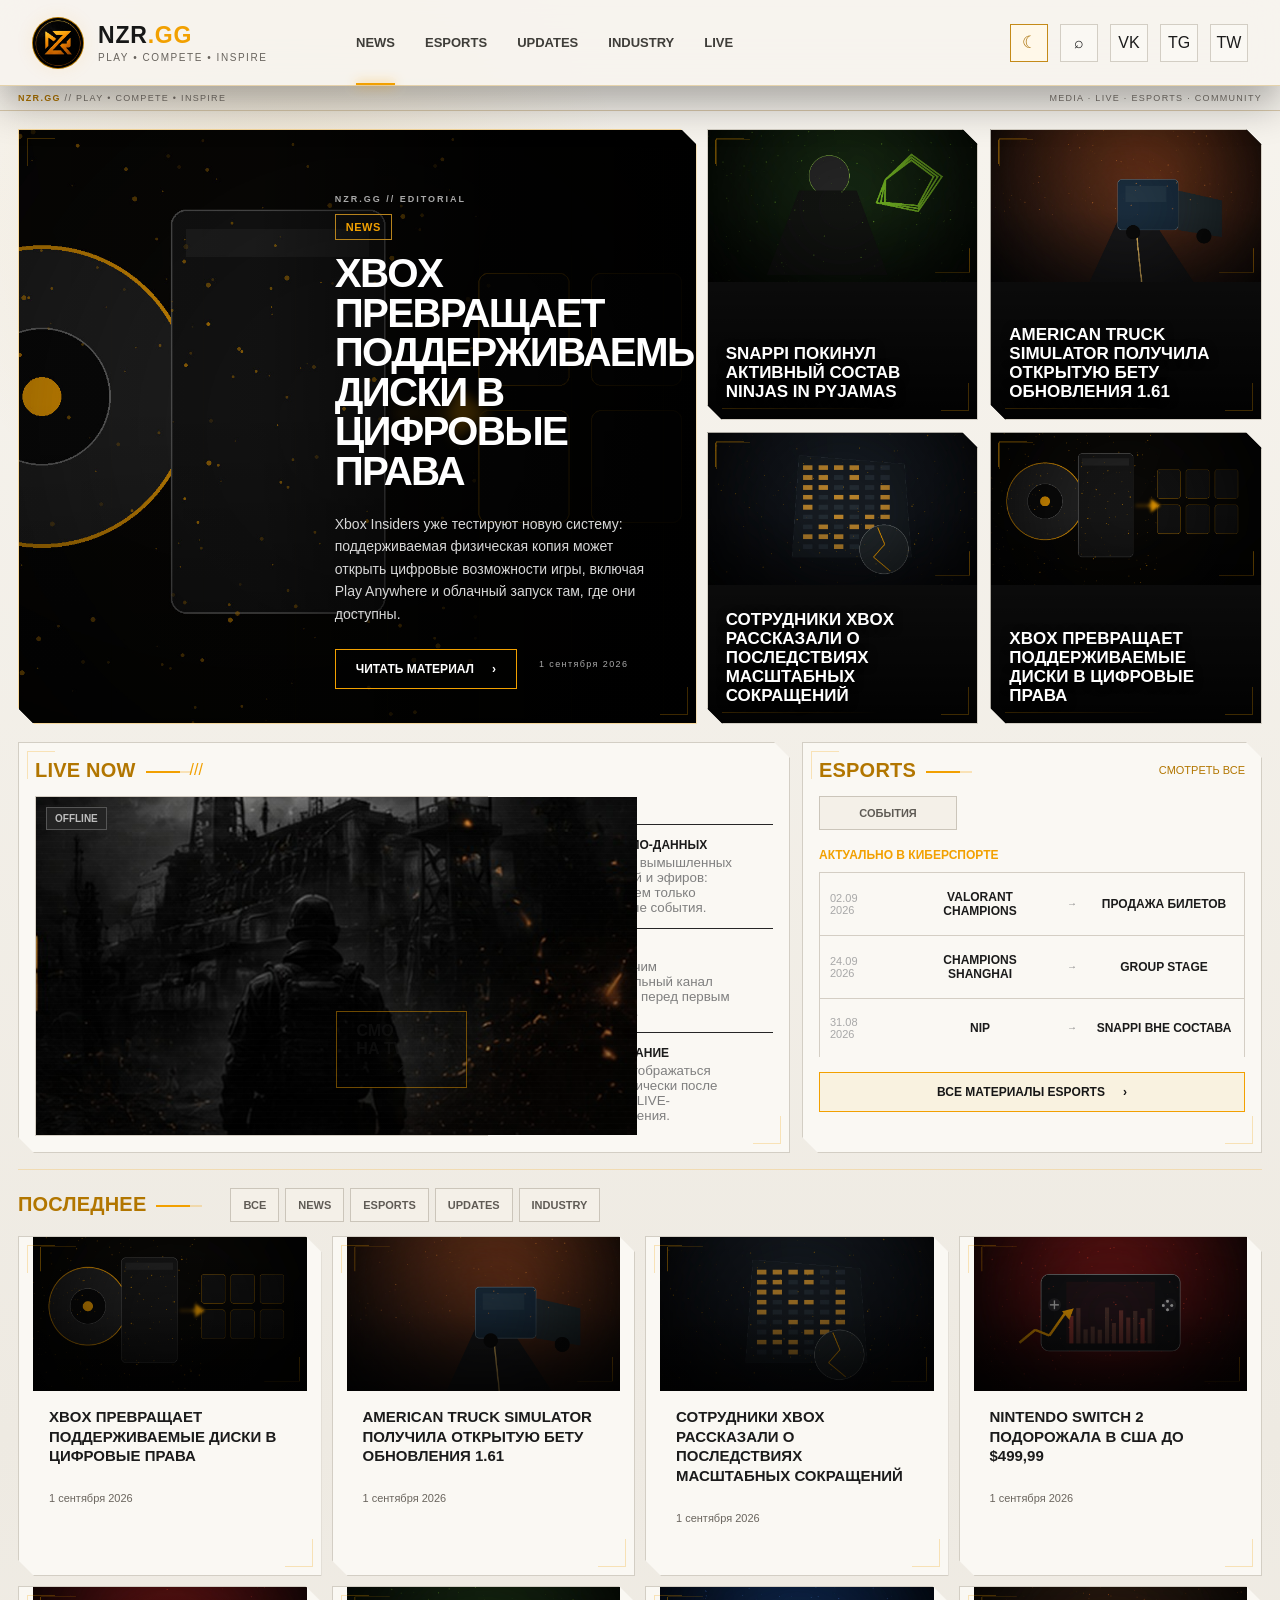
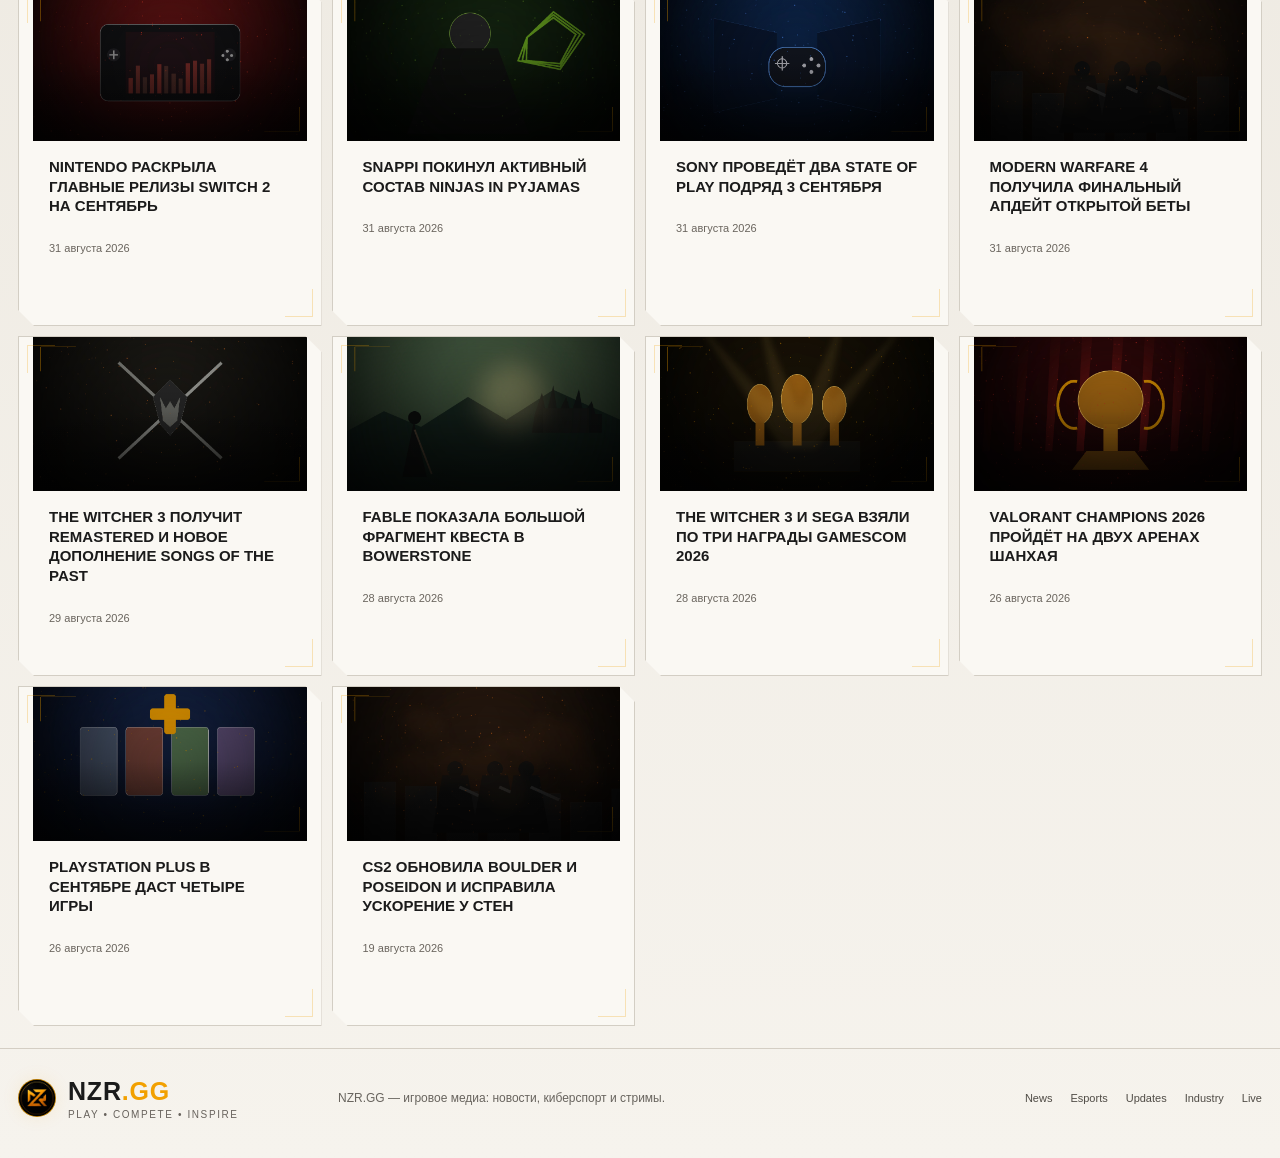
==== commit 46673e42: "nzr-gg-site-v1.7" ====
--- a/index.html
+++ b/index.html
@@ -6,8 +6,8 @@
   <meta name="theme-color" content="#090909" />
   <title>NZR.GG — Play • Compete • Inspire</title>
   <meta name="description" content="NZR.GG — новости игр, киберспорт, обновления, индустрия и стримы." />
-  <script src="theme.js?v=160"></script>
-<link rel="stylesheet" href="styles.css?v=160" />
+  <script src="theme.js?v=170"></script>
+<link rel="stylesheet" href="styles.css?v=170" />
 </head>
 <body data-base="." data-boot="app.js">
   <div class="noise"></div>
@@ -99,15 +99,16 @@
         </div>
 
         <div class="live-grid">
-          <article class="stream-card">
-            <div class="stream-preview">
+          <article class="stream-card stream-card-compact">
+            <div class="stream-preview stream-preview-16x9">
               <span class="live-badge offline-badge">OFFLINE</span>
               <div class="stream-glow"></div><div class="stream-scan"></div>
             </div>
             <div class="stream-copy">
               <h3>NZR.GG STREAM</h3>
-              <p>Сейчас мы не в эфире. Здесь появится прямой эфир, когда стримы NZR.GG будут запущены.</p>
-              <div class="stream-meta">Расписание готовится</div>
+              <p>Здесь будет отображаться статус эфира NZR.GG.</p>
+              <div class="stream-meta">Twitch-канал подключим перед первым эфиром</div>
+              <button class="stream-link disabled" type="button" disabled title="Ссылка на официальный Twitch пока не задана">СМОТРЕТЬ НА TWITCH ↗</button>
             </div>
           </article>
 
@@ -200,6 +201,6 @@
     </div>
   </div>
 
-<script src="boot.js?v=160"></script>
+<script src="boot.js?v=170"></script>
 </body>
 </html>
--- a/styles.css
+++ b/styles.css
@@ -882,3 +882,14 @@
   .article-share-row{grid-template-columns:1fr!important}
   .article-share-row .btn{white-space:normal}
 }
+
+
+/* v1.7 — compact LIVE */
+.stream-card-compact{grid-template-columns:minmax(280px,52%) 1fr;min-height:0;align-items:stretch}
+.stream-preview-16x9{position:relative;min-height:0!important;aspect-ratio:16/9;background-size:cover!important;background-position:center!important}
+.stream-card-compact .stream-copy{padding:18px 20px;display:flex;flex-direction:column;justify-content:center;gap:7px}
+.stream-card-compact .stream-copy h3{font-size:21px;margin:0}
+.stream-card-compact .stream-copy p{margin:0}
+.stream-link{margin-top:8px;min-height:40px;border:1px solid var(--gold);background:transparent;color:inherit;font:inherit;font-weight:900;padding:10px 14px;text-align:center}
+.stream-link.disabled{opacity:.45;cursor:not-allowed}
+@media(max-width:760px){.stream-card-compact{grid-template-columns:1fr}.stream-preview-16x9{height:auto!important}.stream-card-compact .stream-copy{padding:16px}}
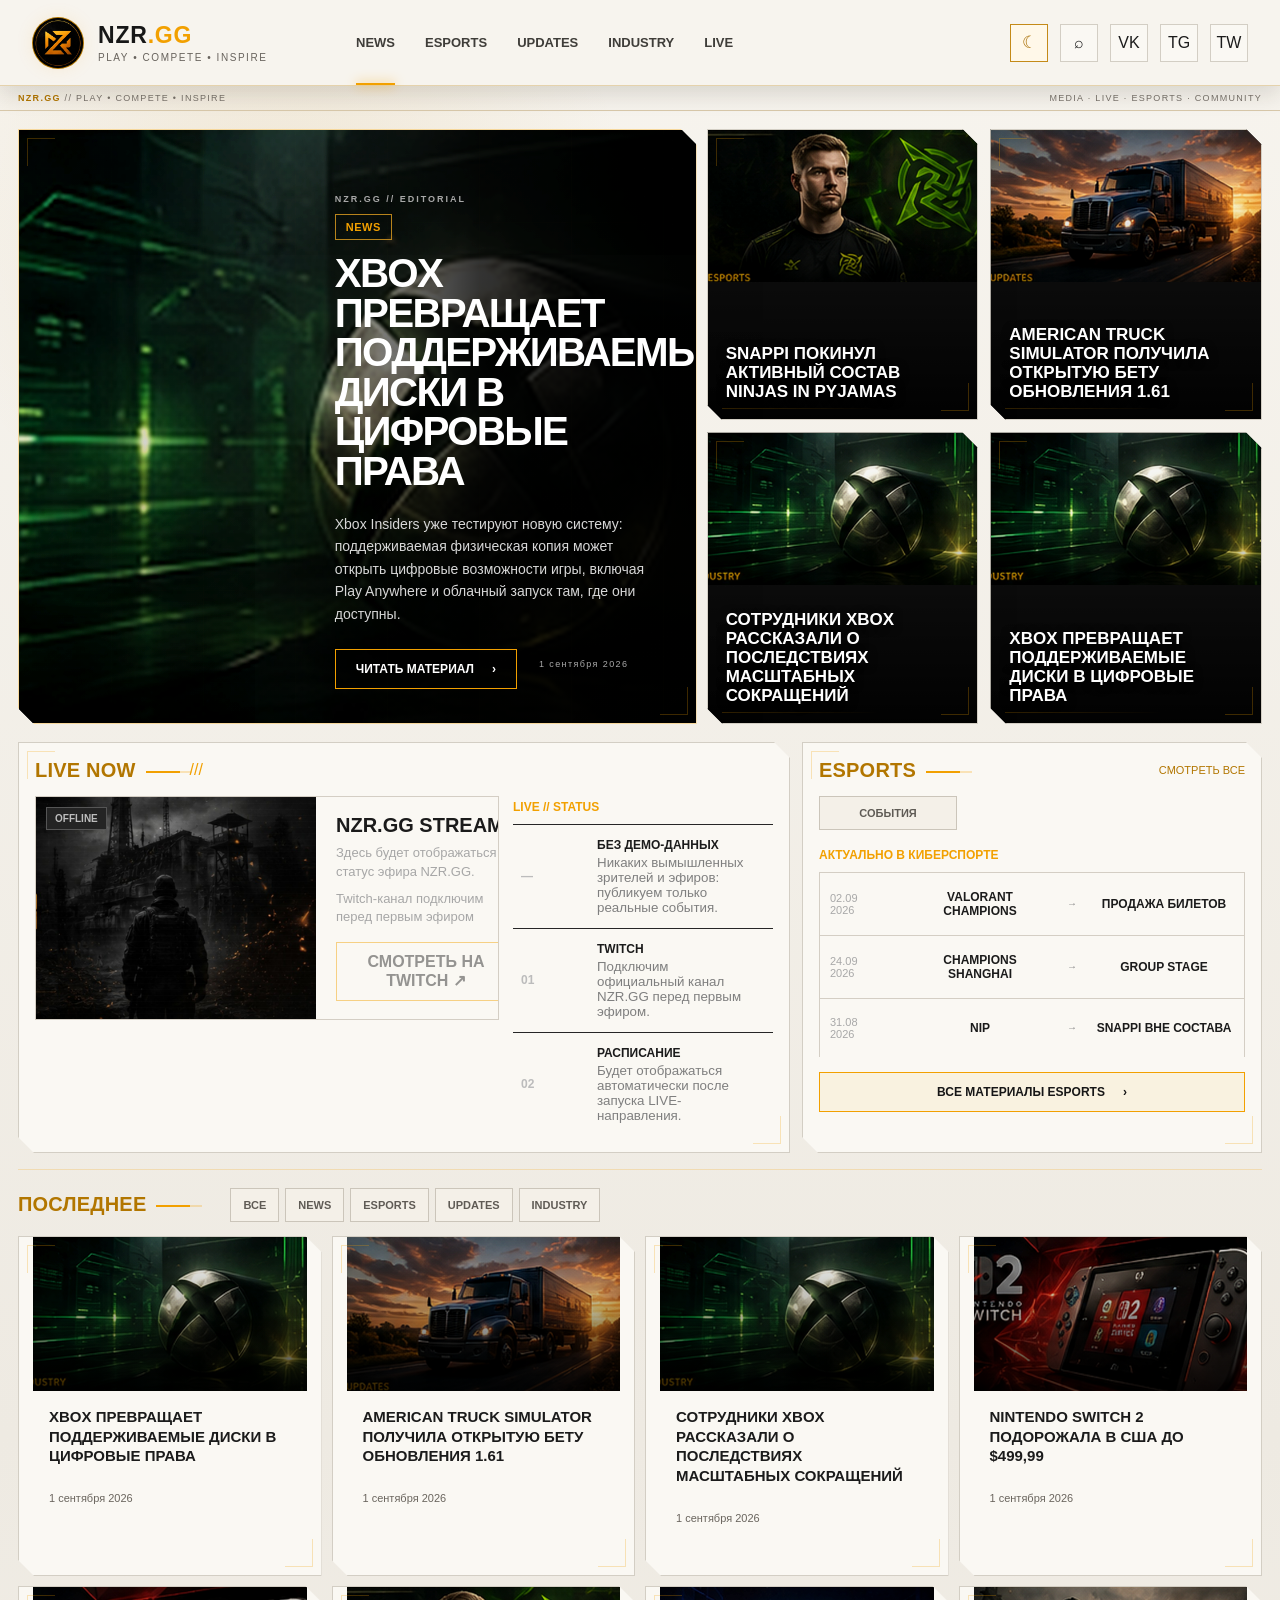
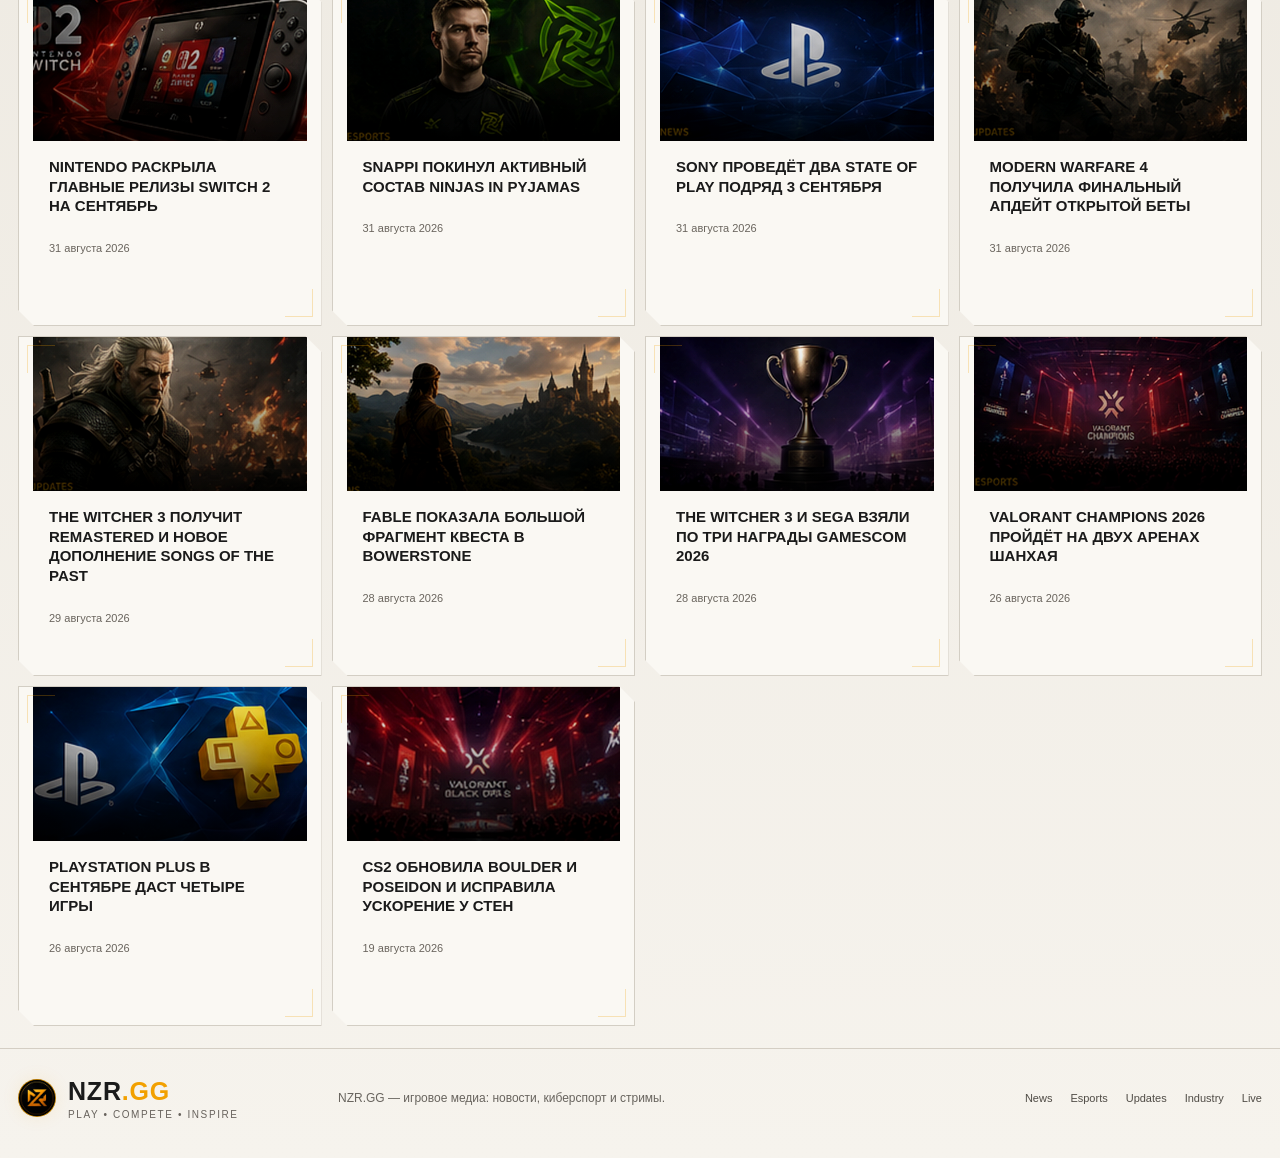
==== commit 414db469: "nzr-gg-site-v1.8" ====
--- a/index.html
+++ b/index.html
@@ -6,8 +6,8 @@
   <meta name="theme-color" content="#090909" />
   <title>NZR.GG — Play • Compete • Inspire</title>
   <meta name="description" content="NZR.GG — новости игр, киберспорт, обновления, индустрия и стримы." />
-  <script src="theme.js?v=170"></script>
-<link rel="stylesheet" href="styles.css?v=170" />
+  <script src="theme.js?v=180"></script>
+<link rel="stylesheet" href="styles.css?v=180" />
 </head>
 <body data-base="." data-boot="app.js">
   <div class="noise"></div>
@@ -201,6 +201,6 @@
     </div>
   </div>
 
-<script src="boot.js?v=170"></script>
+<script src="boot.js?v=180"></script>
 </body>
 </html>
--- a/styles.css
+++ b/styles.css
@@ -893,3 +893,28 @@
 .stream-link{margin-top:8px;min-height:40px;border:1px solid var(--gold);background:transparent;color:inherit;font:inherit;font-weight:900;padding:10px 14px;text-align:center}
 .stream-link.disabled{opacity:.45;cursor:not-allowed}
 @media(max-width:760px){.stream-card-compact{grid-template-columns:1fr}.stream-preview-16x9{height:auto!important}.stream-card-compact .stream-copy{padding:16px}}
+
+/* ===== NZR.GG v1.8 — LIVE + THEME HARDENING ===== */
+/* Header must be opaque in both themes: page content never bleeds through it. */
+.site-header{isolation:isolate;z-index:1000!important;background:#090909!important;backdrop-filter:none!important}
+:root[data-theme="light"] .site-header{background:#f7f4ee!important;box-shadow:0 8px 22px rgba(33,25,12,.14)!important}
+
+/* LIVE is rebuilt as a compact, collision-proof 16:9 card. */
+.live-grid{grid-template-columns:minmax(0,1.35fr) minmax(260px,.65fr)!important;align-items:start!important}
+.stream-card.stream-card-compact{display:grid!important;grid-template-columns:minmax(280px,1.05fr) minmax(220px,.95fr)!important;min-height:0!important;height:auto!important;overflow:hidden!important;align-items:stretch!important}
+.stream-card-compact .stream-preview-16x9{width:100%!important;height:auto!important;min-height:0!important;aspect-ratio:16/9!important;background-image:url("assets/live-clean.jpg")!important;background-size:cover!important;background-position:center!important;overflow:hidden!important}
+.stream-card-compact .stream-copy{position:relative!important;display:flex!important;flex-direction:column!important;justify-content:center!important;min-width:0!important;padding:18px 20px!important;gap:8px!important;background:var(--panel)!important}
+.stream-card-compact .stream-copy h3{font-size:20px!important;line-height:1.05!important;margin:0!important}
+.stream-card-compact .stream-copy p,.stream-card-compact .stream-meta{margin:0!important;line-height:1.45!important}
+.stream-card-compact .stream-link{position:static!important;display:flex!important;align-items:center!important;justify-content:center!important;width:100%!important;min-height:42px!important;margin:7px 0 0!important;box-sizing:border-box!important;transform:none!important}
+.stream-card-compact .stream-glow,.stream-card-compact .stream-scan{pointer-events:none}
+:root[data-theme="light"] .stream-card-compact .stream-copy{background:#faf8f3!important}
+
+@media(max-width:1050px){
+  .dashboard{grid-template-columns:1fr!important}
+  .live-grid{grid-template-columns:1fr!important}
+}
+@media(max-width:720px){
+  .stream-card.stream-card-compact{grid-template-columns:1fr!important}
+  .stream-card-compact .stream-copy{padding:15px!important}
+}
